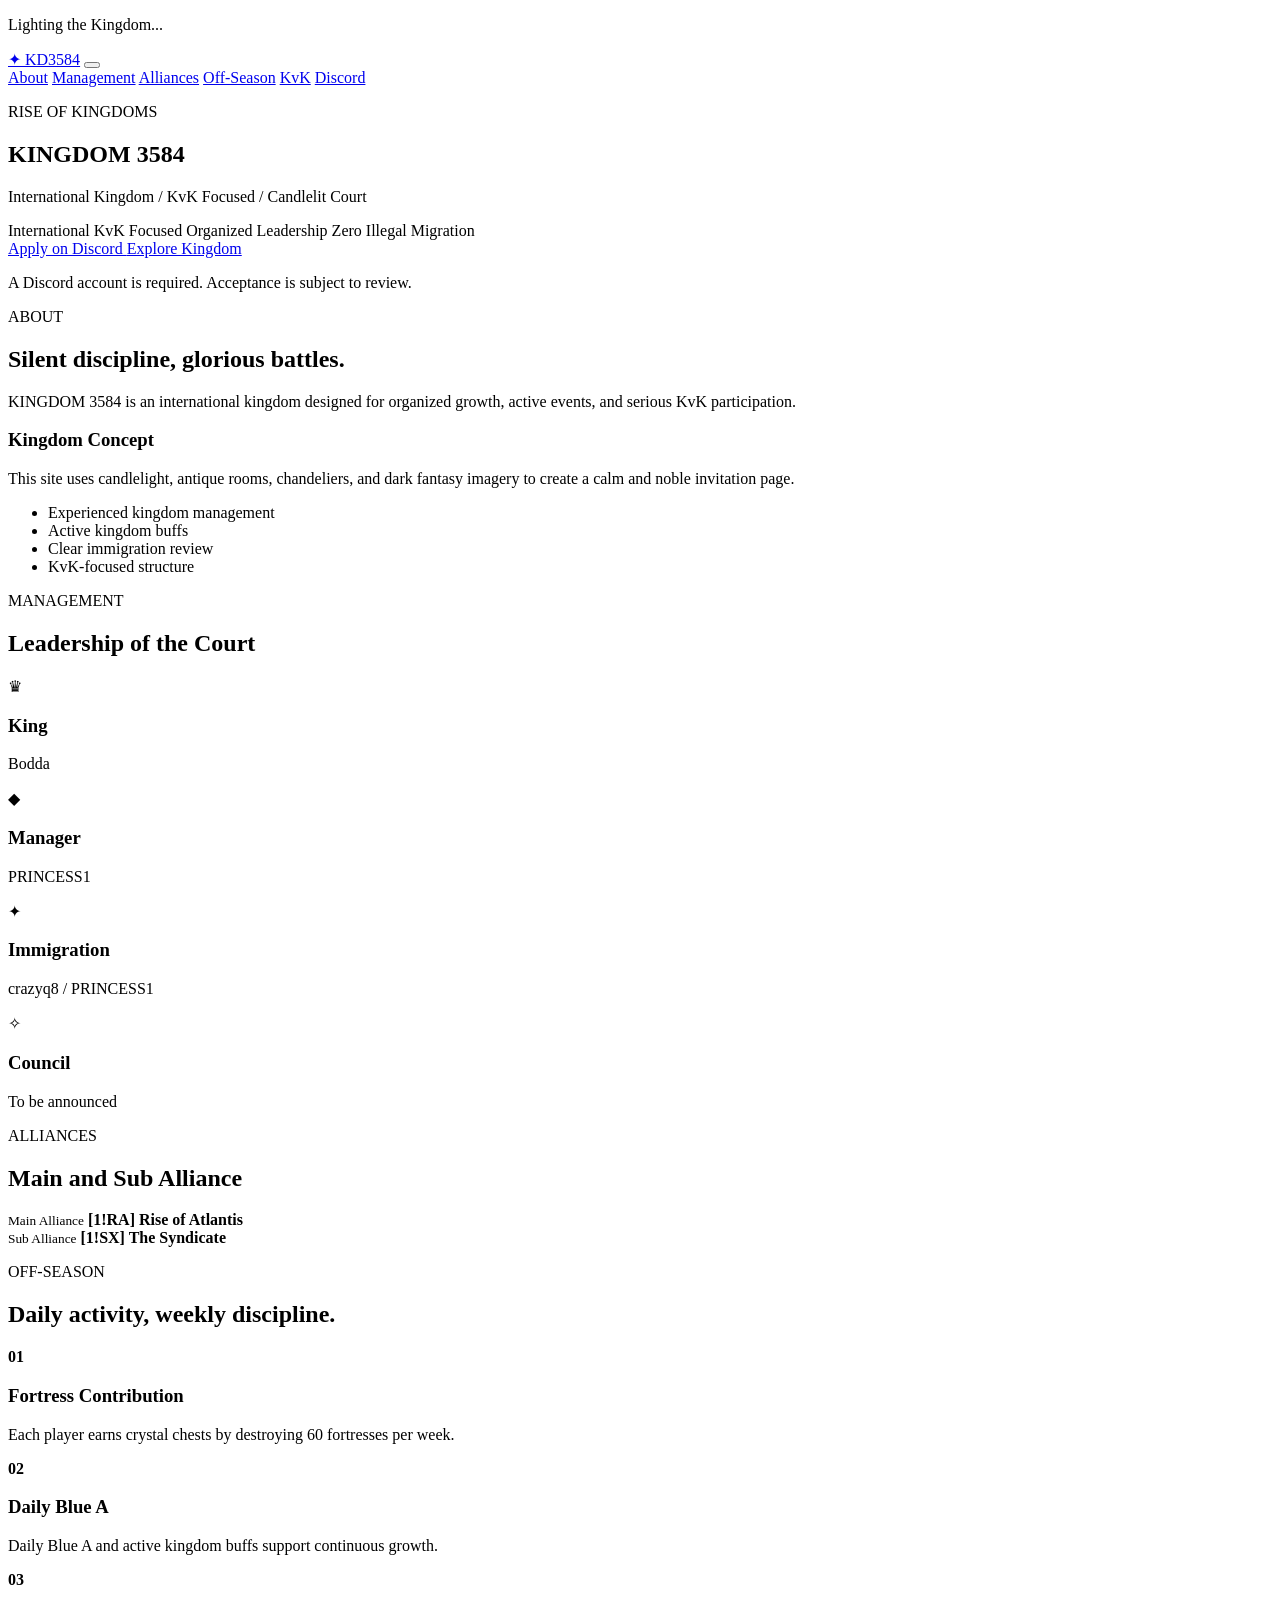
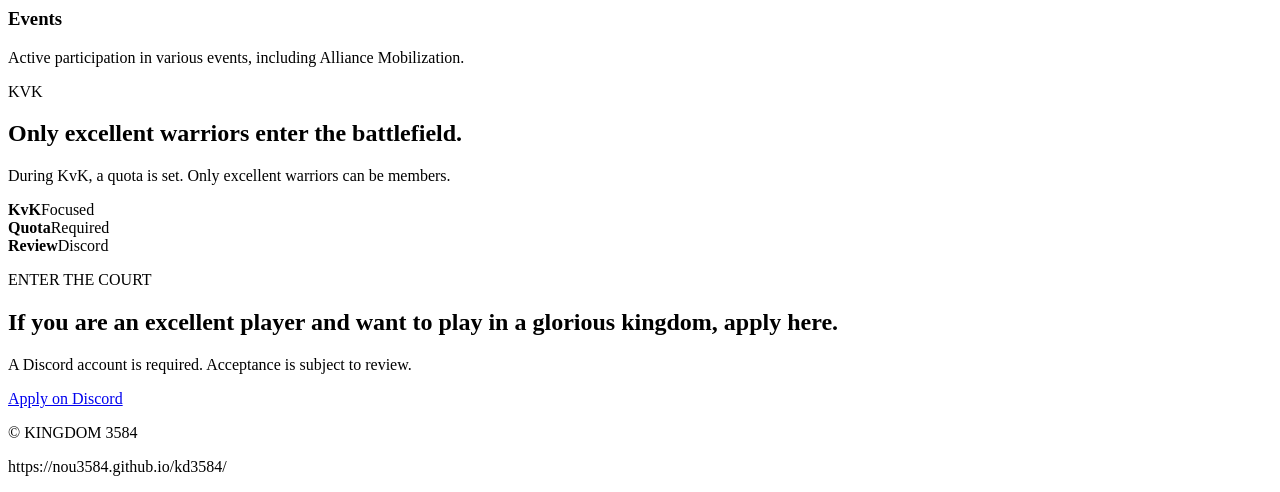
==== index.html @ ce4f8736 "Create index.html" ====
<!doctype html>
<html lang="en">
<head>
  <meta charset="utf-8">
  <meta name="viewport" content="width=device-width, initial-scale=1">
  <title>KINGDOM 3584 | International KvK Focused Kingdom</title>
  <meta name="description" content="KINGDOM 3584 - International and KvK focused kingdom. Apply through Discord.">
  <meta name="theme-color" content="#120b08">
  <link rel="canonical" href="https://nou3584.github.io/kd3584/">

  <meta property="og:title" content="KINGDOM 3584">
  <meta property="og:description" content="International Kingdom / KvK Focused / Organized Leadership">
  <meta property="og:type" content="website">
  <meta property="og:url" content="https://nou3584.github.io/kd3584/">
  <meta property="og:image" content="assets/images/4V9A9482_0.JPG">

  <link rel="preconnect" href="https://fonts.googleapis.com">
  <link rel="preconnect" href="https://fonts.gstatic.com" crossorigin>
  <link href="https://fonts.googleapis.com/css2?family=Cinzel:wght@500;600;700;800&family=Noto+Sans:wght@400;500;600;700&display=swap" rel="stylesheet">
  <link rel="stylesheet" href="assets/css/style.css">
</head>

<body>
  <div class="loader" id="loader">
    <div class="flame"></div>
    <p>Lighting the Kingdom...</p>
  </div>

  <header class="header" id="header">
    <a class="brand" href="#top">✦ KD3584</a>

    <button class="nav-button" id="navButton" aria-label="menu">
      <span></span>
      <span></span>
      <span></span>
    </button>

    <nav class="nav" id="nav">
      <a href="#about">About</a>
      <a href="#management">Management</a>
      <a href="#alliances">Alliances</a>
      <a href="#season">Off-Season</a>
      <a href="#kvk">KvK</a>
      <a class="nav-apply" href="https://discord.gg/7rYzwV5ga" target="_blank" rel="noopener noreferrer">Discord</a>
    </nav>
  </header>

  <main id="top">
    <section class="hero">
      <div class="hero-bg"></div>
      <div class="hero-overlay"></div>

      <div class="lights">
        <span style="--x:12%;--y:26%;--d:0s"></span>
        <span style="--x:82%;--y:20%;--d:.8s"></span>
        <span style="--x:48%;--y:35%;--d:1.4s"></span>
        <span style="--x:22%;--y:74%;--d:.5s"></span>
        <span style="--x:68%;--y:70%;--d:1.9s"></span>
      </div>

      <div class="hero-content">
        <p class="eyebrow reveal">RISE OF KINGDOMS</p>
        <h1 class="hero-title reveal">KINGDOM <span>3584</span></h1>
        <p class="hero-subtitle reveal">
          International Kingdom / KvK Focused / Candlelit Court
        </p>

        <div class="badges reveal">
          <span>International</span>
          <span>KvK Focused</span>
          <span>Organized Leadership</span>
          <span>Zero Illegal Migration</span>
        </div>

        <div class="actions reveal">
          <a class="button primary" href="https://discord.gg/7rYzwV5ga" target="_blank" rel="noopener noreferrer">
            Apply on Discord
          </a>
          <a class="button ghost" href="#about">Explore Kingdom</a>
        </div>

        <p class="note reveal">
          A Discord account is required. Acceptance is subject to review.
        </p>
      </div>
    </section>

    <section class="section about" id="about">
      <div class="container grid-2">
        <div class="section-title reveal">
          <p class="eyebrow">ABOUT</p>
          <h2>Silent discipline, glorious battles.</h2>
          <p>
            KINGDOM 3584 is an international kingdom designed for organized growth,
            active events, and serious KvK participation.
          </p>
        </div>

        <div class="glass reveal">
          <h3>Kingdom Concept</h3>
          <p>
            This site uses candlelight, antique rooms, chandeliers, and dark fantasy imagery
            to create a calm and noble invitation page.
          </p>
          <ul>
            <li>Experienced kingdom management</li>
            <li>Active kingdom buffs</li>
            <li>Clear immigration review</li>
            <li>KvK-focused structure</li>
          </ul>
        </div>
      </div>
    </section>

    <section class="section" id="management">
      <div class="container">
        <div class="section-title center reveal">
          <p class="eyebrow">MANAGEMENT</p>
          <h2>Leadership of the Court</h2>
        </div>

        <div class="cards">
          <article class="card reveal">
            <span>♛</span>
            <h3>King</h3>
            <p>Bodda</p>
          </article>

          <article class="card reveal">
            <span>◆</span>
            <h3>Manager</h3>
            <p>PRINCESS1</p>
          </article>

          <article class="card reveal">
            <span>✦</span>
            <h3>Immigration</h3>
            <p>crazyq8 / PRINCESS1</p>
          </article>

          <article class="card reveal">
            <span>✧</span>
            <h3>Council</h3>
            <p>To be announced</p>
          </article>
        </div>
      </div>
    </section>

    <section class="section alliances" id="alliances">
      <div class="container grid-2">
        <div class="photo reveal"></div>

        <div class="section-title reveal">
          <p class="eyebrow">ALLIANCES</p>
          <h2>Main and Sub Alliance</h2>

          <div class="alliance-box">
            <small>Main Alliance</small>
            <strong>[1!RA] Rise of Atlantis</strong>
          </div>

          <div class="alliance-box">
            <small>Sub Alliance</small>
            <strong>[1!SX] The Syndicate</strong>
          </div>
        </div>
      </div>
    </section>

    <section class="section" id="season">
      <div class="container">
        <div class="section-title center reveal">
          <p class="eyebrow">OFF-SEASON</p>
          <h2>Daily activity, weekly discipline.</h2>
        </div>

        <div class="timeline">
          <article class="timeline-item reveal">
            <b>01</b>
            <div>
              <h3>Fortress Contribution</h3>
              <p>Each player earns crystal chests by destroying 60 fortresses per week.</p>
            </div>
          </article>

          <article class="timeline-item reveal">
            <b>02</b>
            <div>
              <h3>Daily Blue A</h3>
              <p>Daily Blue A and active kingdom buffs support continuous growth.</p>
            </div>
          </article>

          <article class="timeline-item reveal">
            <b>03</b>
            <div>
              <h3>Events</h3>
              <p>Active participation in various events, including Alliance Mobilization.</p>
            </div>
          </article>
        </div>
      </div>
    </section>

    <section class="section kvk" id="kvk">
      <div class="container grid-2">
        <div class="section-title reveal">
          <p class="eyebrow">KVK</p>
          <h2>Only excellent warriors enter the battlefield.</h2>
          <p>
            During KvK, a quota is set. Only excellent warriors can be members.
          </p>
        </div>

        <div class="stats reveal">
          <div><strong>KvK</strong><span>Focused</span></div>
          <div><strong>Quota</strong><span>Required</span></div>
          <div><strong>Review</strong><span>Discord</span></div>
        </div>
      </div>
    </section>

    <section class="section apply" id="apply">
      <div class="container apply-card reveal">
        <p class="eyebrow">ENTER THE COURT</p>
        <h2>If you are an excellent player and want to play in a glorious kingdom, apply here.</h2>
        <p>A Discord account is required. Acceptance is subject to review.</p>
        <a class="button primary large" href="https://discord.gg/7rYzwV5ga" target="_blank" rel="noopener noreferrer">
          Apply on Discord
        </a>
      </div>
    </section>
  </main>

  <footer class="footer">
    <p>© <span id="year"></span> KINGDOM 3584</p>
    <p>https://nou3584.github.io/kd3584/</p>
  </footer>

  <script src="assets/js/main.js"></script>
</body>
</html>
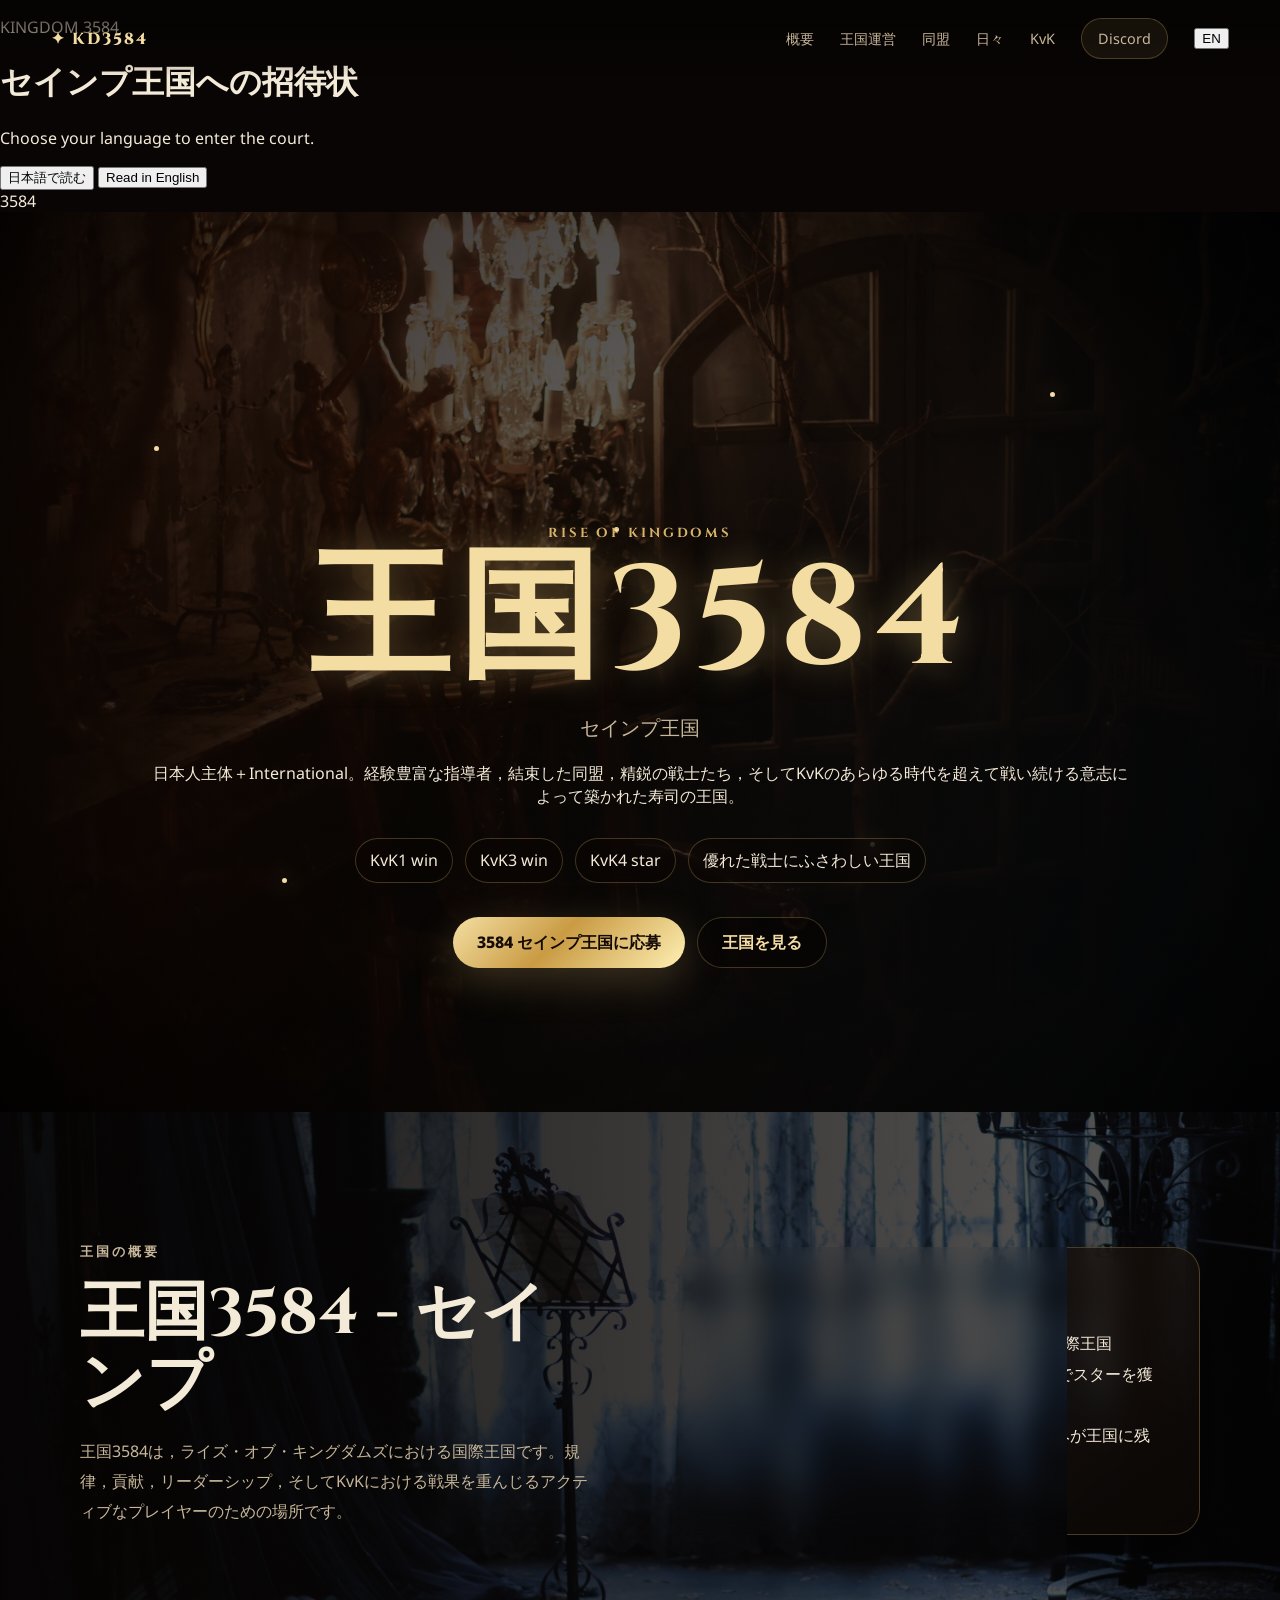
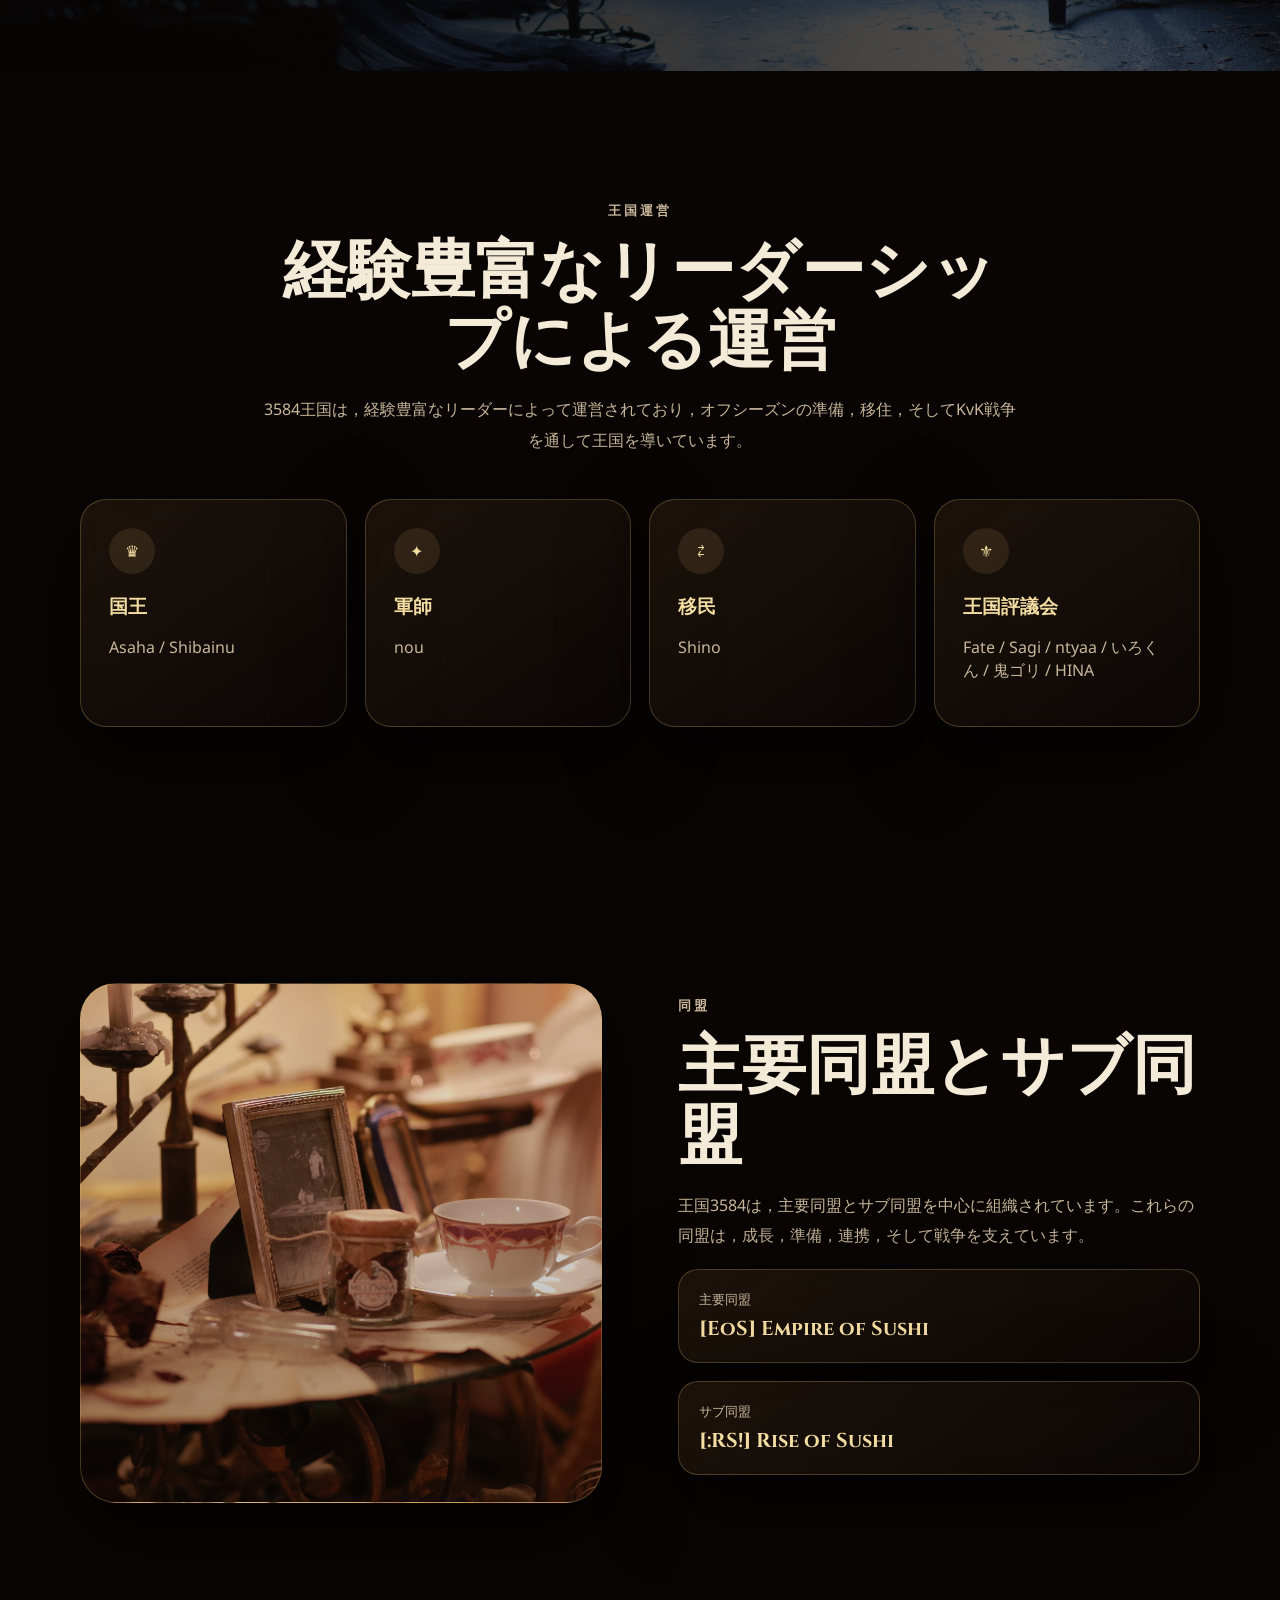
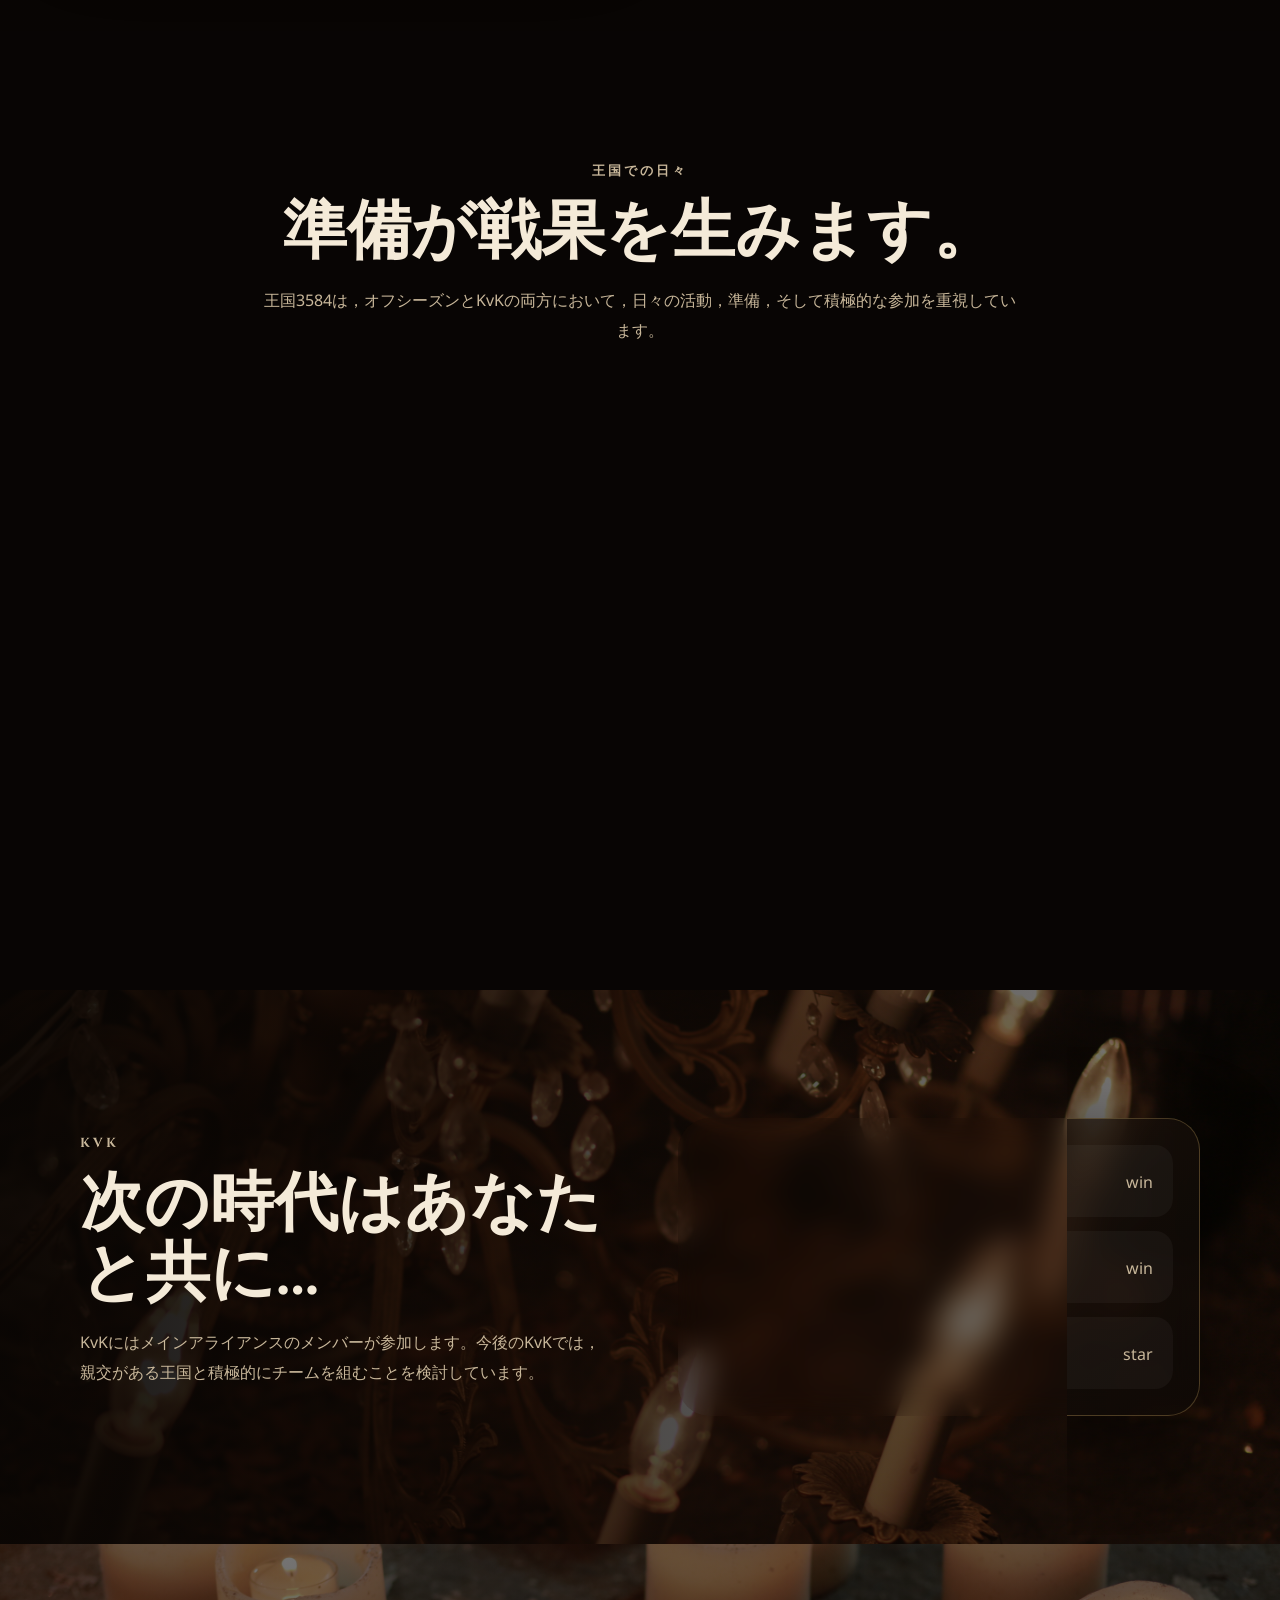
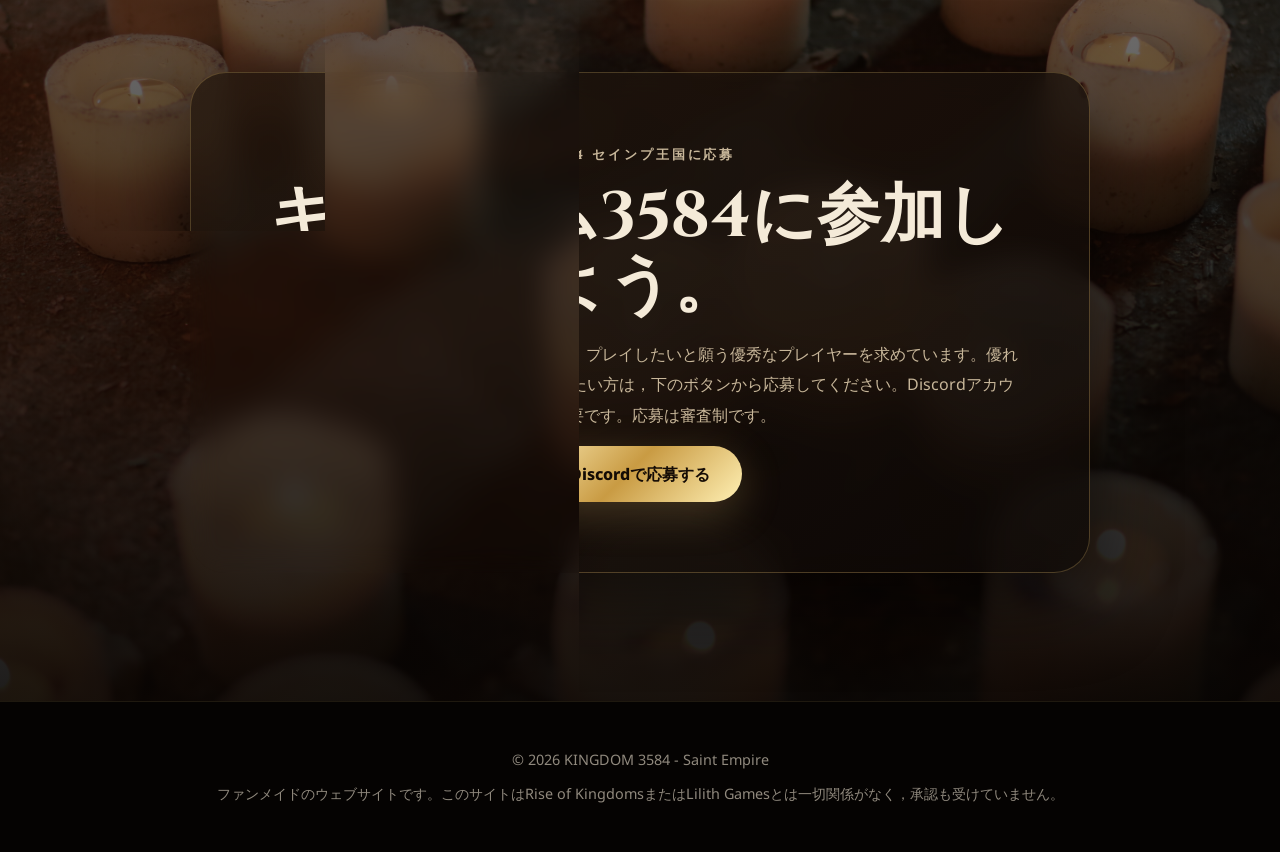
==== commit 6cb865f2: "Update index.html" ====
--- a/index.html
+++ b/index.html
@@ -1,26 +1,49 @@
 <!doctype html>
-<html lang="en">
+<html lang="ja">
 <head>
   <meta charset="utf-8">
   <meta name="viewport" content="width=device-width, initial-scale=1">
-  <title>KINGDOM 3584 | International KvK Focused Kingdom</title>
-  <meta name="description" content="KINGDOM 3584 - International and KvK focused kingdom. Apply through Discord.">
+  <title>KINGDOM 3584 | セインプ王国</title>
+  <meta name="description" content="王国3584 セインプ王国 - 日本人主体＋International / KvK focused kingdom.">
   <meta name="theme-color" content="#120b08">
   <link rel="canonical" href="https://nou3584.github.io/kd3584/">
 
-  <meta property="og:title" content="KINGDOM 3584">
-  <meta property="og:description" content="International Kingdom / KvK Focused / Organized Leadership">
+  <meta property="og:title" content="KINGDOM 3584 | セインプ王国">
+  <meta property="og:description" content="日本人主体＋International / KvK focused kingdom.">
   <meta property="og:type" content="website">
   <meta property="og:url" content="https://nou3584.github.io/kd3584/">
   <meta property="og:image" content="assets/images/4V9A9482_0.JPG">
 
   <link rel="preconnect" href="https://fonts.googleapis.com">
   <link rel="preconnect" href="https://fonts.gstatic.com" crossorigin>
-  <link href="https://fonts.googleapis.com/css2?family=Cinzel:wght@500;600;700;800&family=Noto+Sans:wght@400;500;600;700&display=swap" rel="stylesheet">
+  <link href="https://fonts.googleapis.com/css2?family=Cinzel:wght@500;600;700;800&family=Noto+Sans+JP:wght@400;500;700;800&family=Noto+Sans:wght@400;500;700;800&display=swap" rel="stylesheet">
   <link rel="stylesheet" href="assets/css/style.css">
 </head>
 
 <body>
+  <div class="letter-gate" id="letterGate">
+    <div class="gate-bg"></div>
+
+    <div class="envelope-scene">
+      <div class="envelope" id="envelope">
+        <div class="env-back"></div>
+        <div class="env-paper">
+          <p class="paper-seal">KINGDOM 3584</p>
+          <h1>セインプ王国への招待状</h1>
+          <p>Choose your language to enter the court.</p>
+
+          <div class="language-buttons">
+            <button type="button" class="lang-choice" data-lang="ja">日本語で読む</button>
+            <button type="button" class="lang-choice" data-lang="en">Read in English</button>
+          </div>
+        </div>
+        <div class="env-front"></div>
+        <div class="env-flap"></div>
+        <div class="wax-seal">3584</div>
+      </div>
+    </div>
+  </div>
+
   <div class="loader" id="loader">
     <div class="flame"></div>
     <p>Lighting the Kingdom...</p>
@@ -36,12 +59,13 @@
     </button>
 
     <nav class="nav" id="nav">
-      <a href="#about">About</a>
-      <a href="#management">Management</a>
-      <a href="#alliances">Alliances</a>
-      <a href="#season">Off-Season</a>
-      <a href="#kvk">KvK</a>
-      <a class="nav-apply" href="https://discord.gg/7rYzwV5ga" target="_blank" rel="noopener noreferrer">Discord</a>
+      <a href="#about" data-ja="概要" data-en="About">概要</a>
+      <a href="#management" data-ja="王国運営" data-en="Management">王国運営</a>
+      <a href="#alliances" data-ja="同盟" data-en="Alliances">同盟</a>
+      <a href="#season" data-ja="日々" data-en="Daily Life">日々</a>
+      <a href="#kvk" data-ja="KvK" data-en="KvK">KvK</a>
+      <a class="nav-apply" href="https://discord.gg/QA2q6GEq8" target="_blank" rel="noopener noreferrer">Discord</a>
+      <button type="button" class="language-switch" id="languageSwitch">EN</button>
     </nav>
   </header>
 
@@ -60,53 +84,55 @@
 
       <div class="hero-content">
         <p class="eyebrow reveal">RISE OF KINGDOMS</p>
-        <h1 class="hero-title reveal">KINGDOM <span>3584</span></h1>
+
+        <h1 class="hero-title reveal">
+          <span data-ja="王国3584" data-en="KINGDOM 3584">王国3584</span>
+        </h1>
+
         <p class="hero-subtitle reveal">
-          International Kingdom / KvK Focused / Candlelit Court
+          <span data-ja="セインプ王国" data-en="Saint Empire Kingdom">セインプ王国</span>
         </p>
 
+        <p class="hero-lead reveal"
+           data-ja="日本人主体＋International。経験豊富な指導者，結束した同盟，精鋭の戦士たち，そしてKvKのあらゆる時代を超えて戦い続ける意志によって築かれた寿司の王国。"
+           data-en="Japanese-led + International. A sushi kingdom built by experienced leaders, united alliances, elite warriors, and the will to fight through every age of KvK.">
+          日本人主体＋International。経験豊富な指導者，結束した同盟，精鋭の戦士たち，そしてKvKのあらゆる時代を超えて戦い続ける意志によって築かれた寿司の王国。
+        </p>
+
         <div class="badges reveal">
-          <span>International</span>
-          <span>KvK Focused</span>
-          <span>Organized Leadership</span>
-          <span>Zero Illegal Migration</span>
+          <span>KvK1 win</span>
+          <span>KvK3 win</span>
+          <span>KvK4 star</span>
+          <span data-ja="優れた戦士にふさわしい王国" data-en="A kingdom worthy of excellent warriors">優れた戦士にふさわしい王国</span>
         </div>
 
         <div class="actions reveal">
-          <a class="button primary" href="https://discord.gg/7rYzwV5ga" target="_blank" rel="noopener noreferrer">
-            Apply on Discord
+          <a class="button primary" href="https://discord.gg/QA2q6GEq8" target="_blank" rel="noopener noreferrer"
+             data-ja="3584 セインプ王国に応募" data-en="Apply to Kingdom 3584">
+            3584 セインプ王国に応募
           </a>
-          <a class="button ghost" href="#about">Explore Kingdom</a>
-        </div>
-
-        <p class="note reveal">
-          A Discord account is required. Acceptance is subject to review.
-        </p>
+          <a class="button ghost" href="#about" data-ja="王国を見る" data-en="Explore Kingdom">王国を見る</a>
+        </div>
       </div>
     </section>
 
     <section class="section about" id="about">
       <div class="container grid-2">
         <div class="section-title reveal">
-          <p class="eyebrow">ABOUT</p>
-          <h2>Silent discipline, glorious battles.</h2>
-          <p>
-            KINGDOM 3584 is an international kingdom designed for organized growth,
-            active events, and serious KvK participation.
+          <p class="eyebrow" data-ja="王国の概要" data-en="Kingdom Overview">王国の概要</p>
+          <h2 data-ja="王国3584 - セインプ" data-en="Kingdom 3584 - Saint Empire">王国3584 - セインプ</h2>
+          <p data-ja="王国3584は，ライズ・オブ・キングダムズにおける国際王国です。規律，貢献，リーダーシップ，そしてKvKにおける戦果を重んじるアクティブなプレイヤーのための場所です。"
+             data-en="Kingdom 3584 is an international kingdom in Rise of Kingdoms. It is a place for active players who value discipline, contribution, leadership, and results in KvK.">
+            王国3584は，ライズ・オブ・キングダムズにおける国際王国です。規律，貢献，リーダーシップ，そしてKvKにおける戦果を重んじるアクティブなプレイヤーのための場所です。
           </p>
         </div>
 
         <div class="glass reveal">
-          <h3>Kingdom Concept</h3>
-          <p>
-            This site uses candlelight, antique rooms, chandeliers, and dark fantasy imagery
-            to create a calm and noble invitation page.
-          </p>
+          <h3 data-ja="3584の特徴" data-en="Features of 3584">3584の特徴</h3>
           <ul>
-            <li>Experienced kingdom management</li>
-            <li>Active kingdom buffs</li>
-            <li>Clear immigration review</li>
-            <li>KvK-focused structure</li>
+            <li data-ja="🌍 日本人を主に，世界中の戦士を歓迎する国際王国" data-en="🌍 A Japanese-led international kingdom welcoming warriors from around the world">🌍 日本人を主に，世界中の戦士を歓迎する国際王国</li>
+            <li data-ja="⭐ かつての3401メンバーが主となったKvK4でスターを獲得" data-en="⭐ Earned a star in KvK4, led mainly by former 3401 members">⭐ かつての3401メンバーが主となったKvK4でスターを獲得</li>
+            <li data-ja="⚔ KvKではノルマが設定され，優秀な戦士のみが王国に残ることができます" data-en="⚔ KvK quotas are set, and only excellent warriors can remain in the kingdom">⚔ KvKではノルマが設定され，優秀な戦士のみが王国に残ることができます</li>
           </ul>
         </div>
       </div>
@@ -115,33 +141,37 @@
     <section class="section" id="management">
       <div class="container">
         <div class="section-title center reveal">
-          <p class="eyebrow">MANAGEMENT</p>
-          <h2>Leadership of the Court</h2>
+          <p class="eyebrow" data-ja="王国運営" data-en="Kingdom Management">王国運営</p>
+          <h2 data-ja="経験豊富なリーダーシップによる運営" data-en="Led by Experienced Leadership">経験豊富なリーダーシップによる運営</h2>
+          <p data-ja="3584王国は，経験豊富なリーダーによって運営されており，オフシーズンの準備，移住，そしてKvK戦争を通して王国を導いています。"
+             data-en="Kingdom 3584 is led by experienced leaders who guide preparation, immigration, and KvK warfare.">
+            3584王国は，経験豊富なリーダーによって運営されており，オフシーズンの準備，移住，そしてKvK戦争を通して王国を導いています。
+          </p>
         </div>
 
         <div class="cards">
           <article class="card reveal">
             <span>♛</span>
-            <h3>King</h3>
-            <p>Bodda</p>
-          </article>
-
-          <article class="card reveal">
-            <span>◆</span>
-            <h3>Manager</h3>
-            <p>PRINCESS1</p>
+            <h3 data-ja="国王" data-en="King">国王</h3>
+            <p>Asaha / Shibainu</p>
           </article>
 
           <article class="card reveal">
             <span>✦</span>
-            <h3>Immigration</h3>
-            <p>crazyq8 / PRINCESS1</p>
+            <h3 data-ja="軍師" data-en="Strategist">軍師</h3>
+            <p>nou</p>
           </article>
 
           <article class="card reveal">
-            <span>✧</span>
-            <h3>Council</h3>
-            <p>To be announced</p>
+            <span>⇄</span>
+            <h3 data-ja="移民" data-en="Immigration">移民</h3>
+            <p>Shino</p>
+          </article>
+
+          <article class="card reveal council">
+            <span>⚜</span>
+            <h3 data-ja="王国評議会" data-en="Kingdom Council">王国評議会</h3>
+            <p>Fate / Sagi / ntyaa / いろくん / 鬼ゴリ / HINA</p>
           </article>
         </div>
       </div>
@@ -152,51 +182,68 @@
         <div class="photo reveal"></div>
 
         <div class="section-title reveal">
-          <p class="eyebrow">ALLIANCES</p>
-          <h2>Main and Sub Alliance</h2>
+          <p class="eyebrow" data-ja="同盟" data-en="Alliances">同盟</p>
+          <h2 data-ja="主要同盟とサブ同盟" data-en="Main and Sub Alliance">主要同盟とサブ同盟</h2>
+          <p data-ja="王国3584は，主要同盟とサブ同盟を中心に組織されています。これらの同盟は，成長，準備，連携，そして戦争を支えています。"
+             data-en="Kingdom 3584 is organized around its main and sub alliances. These alliances support growth, preparation, coordination, and war.">
+            王国3584は，主要同盟とサブ同盟を中心に組織されています。これらの同盟は，成長，準備，連携，そして戦争を支えています。
+          </p>
 
           <div class="alliance-box">
-            <small>Main Alliance</small>
-            <strong>[1!RA] Rise of Atlantis</strong>
+            <small data-ja="主要同盟" data-en="Main Alliance">主要同盟</small>
+            <strong>[EoS] Empire of Sushi</strong>
           </div>
 
           <div class="alliance-box">
-            <small>Sub Alliance</small>
-            <strong>[1!SX] The Syndicate</strong>
+            <small data-ja="サブ同盟" data-en="Sub Alliance">サブ同盟</small>
+            <strong>[:RS!] Rise of Sushi</strong>
           </div>
         </div>
       </div>
     </section>
 
-    <section class="section" id="season">
+    <section class="section season" id="season">
       <div class="container">
         <div class="section-title center reveal">
-          <p class="eyebrow">OFF-SEASON</p>
-          <h2>Daily activity, weekly discipline.</h2>
+          <p class="eyebrow" data-ja="王国での日々" data-en="Daily Life in the Kingdom">王国での日々</p>
+          <h2 data-ja="準備が戦果を生みます。" data-en="Preparation creates victory.">準備が戦果を生みます。</h2>
+          <p data-ja="王国3584は，オフシーズンとKvKの両方において，日々の活動，準備，そして積極的な参加を重視しています。"
+             data-en="Kingdom 3584 values daily activity, preparation, and active participation in both off-season and KvK.">
+            王国3584は，オフシーズンとKvKの両方において，日々の活動，準備，そして積極的な参加を重視しています。
+          </p>
         </div>
 
         <div class="timeline">
           <article class="timeline-item reveal">
             <b>01</b>
             <div>
-              <h3>Fortress Contribution</h3>
-              <p>Each player earns crystal chests by destroying 60 fortresses per week.</p>
+              <h3 data-ja="砦破壊とクリスタルチェスト" data-en="Forts and Crystal Chests">砦破壊とクリスタルチェスト</h3>
+              <p data-ja="多くのプレイヤーが積極的に野蛮人の砦の破壊に取り組んでおり，レアギフトも豊富で，平均して1日に2〜3個のクリスタルチェストを獲得できます。"
+                 data-en="Many players actively destroy barbarian forts. Rare gifts are abundant, and players can earn around 2 to 3 crystal chests per day on average.">
+                多くのプレイヤーが積極的に野蛮人の砦の破壊に取り組んでおり，レアギフトも豊富で，平均して1日に2〜3個のクリスタルチェストを獲得できます。
+              </p>
             </div>
           </article>
 
           <article class="timeline-item reveal">
             <b>02</b>
             <div>
-              <h3>Daily Blue A</h3>
-              <p>Daily Blue A and active kingdom buffs support continuous growth.</p>
+              <h3 data-ja="ブルーアと王国バフ" data-en="Blue A and Kingdom Buffs">ブルーアと王国バフ</h3>
+              <p data-ja="R4がブルーアをリードします。王国のバフは基本的に毎日活用され，主に徴税，順風満帆，または戦争動員が使用されます。"
+                 data-en="R4 leads Blue A. Kingdom buffs are generally used daily, mainly Tax, Favorable Winds, or War Mobilization.">
+                R4がブルーアをリードします。王国のバフは基本的に毎日活用され，主に徴税，順風満帆，または戦争動員が使用されます。
+              </p>
             </div>
           </article>
 
           <article class="timeline-item reveal">
             <b>03</b>
             <div>
-              <h3>Events</h3>
-              <p>Active participation in various events, including Alliance Mobilization.</p>
+              <h3 data-ja="イベント運営" data-en="Event Leadership">イベント運営</h3>
+              <p data-ja="RL/GLやDKP順に基づく適切に修正されたMGE，AoO，同盟総動員，シルクロード，暗黒軍団などを適切にリードします。"
+                 data-en="The kingdom properly leads adjusted MGE based on RL/GL and DKP order, AoO, Alliance Mobilization, Silk Road, and Shadow Legion.">
+                RL/GLやDKP順に基づく適切に修正されたMGE，AoO，同盟総動員，シルクロード，暗黒軍団などを適切にリードします。
+              </p>
             </div>
           </article>
         </div>
@@ -206,36 +253,44 @@
     <section class="section kvk" id="kvk">
       <div class="container grid-2">
         <div class="section-title reveal">
-          <p class="eyebrow">KVK</p>
-          <h2>Only excellent warriors enter the battlefield.</h2>
-          <p>
-            During KvK, a quota is set. Only excellent warriors can be members.
+          <p class="eyebrow">KvK</p>
+          <h2 data-ja="次の時代はあなたと共に…" data-en="The next age begins with you...">次の時代はあなたと共に…</h2>
+          <p data-ja="KvKにはメインアライアンスのメンバーが参加します。今後のKvKでは，親交がある王国と積極的にチームを組むことを検討しています。"
+             data-en="Main alliance members participate in KvK. In future KvKs, we are considering actively teaming up with kingdoms that have friendly relations with us.">
+            KvKにはメインアライアンスのメンバーが参加します。今後のKvKでは，親交がある王国と積極的にチームを組むことを検討しています。
           </p>
         </div>
 
         <div class="stats reveal">
-          <div><strong>KvK</strong><span>Focused</span></div>
-          <div><strong>Quota</strong><span>Required</span></div>
-          <div><strong>Review</strong><span>Discord</span></div>
+          <div><strong>KvK1</strong><span>win</span></div>
+          <div><strong>KvK3</strong><span>win</span></div>
+          <div><strong>KvK4</strong><span>star</span></div>
         </div>
       </div>
     </section>
 
     <section class="section apply" id="apply">
       <div class="container apply-card reveal">
-        <p class="eyebrow">ENTER THE COURT</p>
-        <h2>If you are an excellent player and want to play in a glorious kingdom, apply here.</h2>
-        <p>A Discord account is required. Acceptance is subject to review.</p>
-        <a class="button primary large" href="https://discord.gg/7rYzwV5ga" target="_blank" rel="noopener noreferrer">
-          Apply on Discord
+        <p class="eyebrow" data-ja="3584 セインプ王国に応募" data-en="Apply to Kingdom 3584">3584 セインプ王国に応募</p>
+        <h2 data-ja="キングダム3584に参加しよう。" data-en="Join Kingdom 3584.">キングダム3584に参加しよう。</h2>
+        <p data-ja="王国3584は，栄光ある王国で戦い，成長し，プレイしたいと願う優秀なプレイヤーを求めています。優れたプレイヤーで，栄光ある王国でプレイしたい方は，下のボタンから応募してください。Discordアカウントが必要です。応募は審査制です。"
+           data-en="Kingdom 3584 is looking for excellent players who want to fight, grow, and play in a glorious kingdom. If you are an excellent player and want to play in a glorious kingdom, apply using the button below. A Discord account is required. Applications are reviewed.">
+          王国3584は，栄光ある王国で戦い，成長し，プレイしたいと願う優秀なプレイヤーを求めています。優れたプレイヤーで，栄光ある王国でプレイしたい方は，下のボタンから応募してください。Discordアカウントが必要です。応募は審査制です。
+        </p>
+        <a class="button primary large" href="https://discord.gg/QA2q6GEq8" target="_blank" rel="noopener noreferrer"
+           data-ja="Discordで応募する" data-en="Apply on Discord">
+          Discordで応募する
         </a>
       </div>
     </section>
   </main>
 
   <footer class="footer">
-    <p>© <span id="year"></span> KINGDOM 3584</p>
-    <p>https://nou3584.github.io/kd3584/</p>
+    <p>© <span id="year"></span> KINGDOM 3584 - Saint Empire</p>
+    <p data-ja="ファンメイドのウェブサイトです。このサイトはRise of KingdomsまたはLilith Gamesとは一切関係がなく，承認も受けていません。"
+       data-en="This is a fan-made website. This site is not affiliated with or endorsed by Rise of Kingdoms or Lilith Games.">
+      ファンメイドのウェブサイトです。このサイトはRise of KingdomsまたはLilith Gamesとは一切関係がなく，承認も受けていません。
+    </p>
   </footer>
 
   <script src="assets/js/main.js"></script>
--- a/assets/css/style.css
+++ b/assets/css/style.css
@@ -0,0 +1,672 @@
+:root {
+  --bg: #080504;
+  --panel: rgba(22, 14, 9, .76);
+  --panel-dark: rgba(10, 6, 4, .88);
+  --text: #f4ead8;
+  --muted: #c8b79a;
+  --gold: #d8b56a;
+  --gold-light: #f3dda2;
+  --line: rgba(216, 181, 106, .28);
+  --shadow: 0 24px 80px rgba(0, 0, 0, .55);
+  --radius: 26px;
+  --font-title: "Cinzel", serif;
+  --font-body: "Noto Sans", sans-serif;
+}
+
+* {
+  box-sizing: border-box;
+}
+
+html {
+  scroll-behavior: smooth;
+  background: var(--bg);
+}
+
+body {
+  margin: 0;
+  font-family: var(--font-body);
+  color: var(--text);
+  background: var(--bg);
+  overflow-x: hidden;
+}
+
+body.no-scroll {
+  overflow: hidden;
+}
+
+a {
+  color: inherit;
+  text-decoration: none;
+}
+
+.loader {
+  position: fixed;
+  inset: 0;
+  z-index: 999;
+  display: grid;
+  place-items: center;
+  align-content: center;
+  gap: 18px;
+  background: #050302;
+  transition: opacity .7s ease, visibility .7s ease;
+}
+
+.loader.hide {
+  opacity: 0;
+  visibility: hidden;
+}
+
+.flame {
+  width: 24px;
+  height: 38px;
+  border-radius: 50% 50% 42% 42%;
+  background: radial-gradient(circle at 50% 72%, #fff6c9 0 13%, #f6bf55 34%, #b74f1d 66%, transparent 72%);
+  filter: drop-shadow(0 0 18px rgba(246, 191, 85, .85));
+  animation: flame 1.5s ease-in-out infinite;
+}
+
+.loader p {
+  margin: 0;
+  color: var(--muted);
+  letter-spacing: .14em;
+  font-size: .78rem;
+  text-transform: uppercase;
+}
+
+@keyframes flame {
+  0%, 100% {
+    transform: scaleY(1) rotate(-1deg);
+    opacity: .86;
+  }
+
+  50% {
+    transform: scaleY(1.13) rotate(2deg);
+    opacity: 1;
+  }
+}
+
+.header {
+  position: fixed;
+  inset: 0 0 auto 0;
+  z-index: 90;
+  display: flex;
+  justify-content: space-between;
+  align-items: center;
+  padding: 18px clamp(18px, 4vw, 56px);
+  background: linear-gradient(to bottom, rgba(5, 3, 2, .82), transparent);
+  transition: background .35s ease, backdrop-filter .35s ease;
+}
+
+.header.scrolled {
+  background: rgba(7, 4, 3, .78);
+  backdrop-filter: blur(14px);
+  border-bottom: 1px solid rgba(216, 181, 106, .13);
+}
+
+.brand {
+  font-family: var(--font-title);
+  font-weight: 800;
+  letter-spacing: .12em;
+  color: var(--gold-light);
+}
+
+.nav {
+  display: flex;
+  align-items: center;
+  gap: 26px;
+  color: var(--muted);
+  font-size: .9rem;
+}
+
+.nav a {
+  transition: color .25s ease;
+}
+
+.nav a:hover {
+  color: var(--gold-light);
+}
+
+.nav-apply {
+  padding: 10px 16px;
+  border: 1px solid var(--line);
+  border-radius: 999px;
+  background: rgba(216, 181, 106, .08);
+}
+
+.nav-button {
+  display: none;
+  width: 44px;
+  height: 44px;
+  border: 1px solid var(--line);
+  border-radius: 12px;
+  background: rgba(10, 6, 4, .5);
+  cursor: pointer;
+}
+
+.nav-button span {
+  display: block;
+  width: 20px;
+  height: 2px;
+  margin: 5px auto;
+  background: var(--gold-light);
+  transition: .25s ease;
+}
+
+.hero {
+  position: relative;
+  min-height: 100svh;
+  display: grid;
+  place-items: center;
+  padding: 120px 20px 80px;
+  overflow: hidden;
+  isolation: isolate;
+}
+
+.hero-bg {
+  position: absolute;
+  inset: 0;
+  z-index: -3;
+  background:
+    linear-gradient(rgba(8, 5, 3, .6), rgba(8, 5, 3, .86)),
+    url("../images/4V9A9482_0.JPG") center / cover;
+  animation: slowZoom 22s ease-in-out infinite alternate;
+}
+
+.hero-overlay {
+  position: absolute;
+  inset: 0;
+  z-index: -2;
+  background:
+    radial-gradient(circle at center, transparent 0 30%, rgba(0,0,0,.4) 70%, rgba(0,0,0,.88) 100%),
+    linear-gradient(120deg, rgba(91, 36, 16, .28), transparent 42%, rgba(13, 35, 54, .22));
+  animation: candleFlicker 5s ease-in-out infinite;
+}
+
+@keyframes slowZoom {
+  from {
+    transform: scale(1);
+  }
+
+  to {
+    transform: scale(1.07);
+  }
+}
+
+@keyframes candleFlicker {
+  0%, 100% {
+    opacity: .74;
+  }
+
+  30% {
+    opacity: .9;
+  }
+
+  48% {
+    opacity: .68;
+  }
+
+  73% {
+    opacity: .83;
+  }
+}
+
+.lights span {
+  position: absolute;
+  left: var(--x);
+  top: var(--y);
+  width: 5px;
+  height: 5px;
+  border-radius: 50%;
+  background: var(--gold-light);
+  box-shadow: 0 0 22px rgba(243, 221, 162, .9);
+  animation: floatLight 8s ease-in-out infinite;
+  animation-delay: var(--d);
+}
+
+@keyframes floatLight {
+  0%, 100% {
+    transform: translate3d(0,0,0);
+    opacity: .22;
+  }
+
+  50% {
+    transform: translate3d(12px,-24px,0);
+    opacity: .82;
+  }
+}
+
+.hero-content {
+  width: min(980px, 100%);
+  text-align: center;
+}
+
+.eyebrow {
+  margin: 0 0 14px;
+  color: var(--gold);
+  font-family: var(--font-title);
+  font-weight: 700;
+  letter-spacing: .22em;
+  font-size: .82rem;
+  text-transform: uppercase;
+}
+
+.hero-title {
+  margin: 0;
+  font-family: var(--font-title);
+  font-size: clamp(3.1rem, 11vw, 9rem);
+  line-height: .92;
+  letter-spacing: .06em;
+  text-shadow: 0 12px 42px rgba(0,0,0,.75);
+}
+
+.hero-title span {
+  color: var(--gold-light);
+  text-shadow: 0 0 34px rgba(216,181,106,.35);
+}
+
+.hero-subtitle {
+  margin: 24px auto 0;
+  max-width: 720px;
+  color: var(--muted);
+  font-size: clamp(1rem, 2vw, 1.28rem);
+  line-height: 1.75;
+}
+
+.badges,
+.actions {
+  display: flex;
+  justify-content: center;
+  flex-wrap: wrap;
+  gap: 12px;
+}
+
+.badges {
+  margin-top: 30px;
+}
+
+.badges span {
+  padding: 10px 14px;
+  border: 1px solid var(--line);
+  border-radius: 999px;
+  background: rgba(10, 6, 4, .45);
+  backdrop-filter: blur(10px);
+}
+
+.actions {
+  margin-top: 34px;
+}
+
+.button {
+  display: inline-flex;
+  align-items: center;
+  justify-content: center;
+  min-height: 48px;
+  padding: 13px 24px;
+  border-radius: 999px;
+  font-weight: 800;
+  transition: transform .25s ease, box-shadow .25s ease;
+}
+
+.button:hover {
+  transform: translateY(-2px);
+}
+
+.primary {
+  color: #140b05;
+  background: linear-gradient(135deg, #f4dfa3, #c99b43 45%, #fff0b4);
+  box-shadow: 0 12px 40px rgba(216,181,106,.25);
+}
+
+.ghost {
+  color: var(--gold-light);
+  border: 1px solid var(--line);
+  background: rgba(5,3,2,.45);
+}
+
+.large {
+  min-height: 56px;
+  padding-inline: 32px;
+}
+
+.note {
+  margin-top: 18px;
+  color: rgba(244,234,216,.68);
+  font-size: .9rem;
+}
+
+.section {
+  position: relative;
+  padding: clamp(78px, 10vw, 132px) 20px;
+  overflow: hidden;
+}
+
+.container {
+  position: relative;
+  z-index: 2;
+  width: min(1120px, 100%);
+  margin: 0 auto;
+}
+
+.grid-2 {
+  display: grid;
+  grid-template-columns: 1fr 1fr;
+  gap: clamp(30px, 6vw, 76px);
+  align-items: center;
+}
+
+.section-title h2,
+.apply-card h2 {
+  margin: 0;
+  font-family: var(--font-title);
+  font-size: clamp(2rem, 5vw, 4.4rem);
+  line-height: 1.1;
+}
+
+.section-title p,
+.apply-card p {
+  color: var(--muted);
+  line-height: 1.9;
+}
+
+.center {
+  max-width: 760px;
+  margin: 0 auto 44px;
+  text-align: center;
+}
+
+.about {
+  background:
+    linear-gradient(90deg, rgba(6,4,3,.94), rgba(6,4,3,.65)),
+    url("../images/4V9A9593_0.JPG") center / cover;
+}
+
+.glass,
+.card,
+.timeline-item,
+.stats,
+.alliance-box,
+.apply-card {
+  border: 1px solid var(--line);
+  background: linear-gradient(145deg, rgba(35,23,14,.76), rgba(12,8,6,.72));
+  box-shadow: var(--shadow);
+  backdrop-filter: blur(14px);
+}
+
+.glass {
+  padding: clamp(24px, 4vw, 38px);
+  border-radius: var(--radius);
+}
+
+.glass h3,
+.card h3,
+.timeline-item h3 {
+  margin: 0 0 12px;
+  font-family: var(--font-title);
+  color: var(--gold-light);
+}
+
+.glass ul {
+  padding-left: 1.2em;
+  color: var(--text);
+  line-height: 1.9;
+}
+
+.cards {
+  display: grid;
+  grid-template-columns: repeat(4, 1fr);
+  gap: 18px;
+}
+
+.card {
+  min-height: 210px;
+  padding: 28px;
+  border-radius: var(--radius);
+  transition: transform .25s ease, border-color .25s ease;
+}
+
+.card:hover {
+  transform: translateY(-6px);
+  border-color: rgba(243,221,162,.55);
+}
+
+.card span {
+  display: grid;
+  place-items: center;
+  width: 46px;
+  height: 46px;
+  margin-bottom: 20px;
+  border-radius: 50%;
+  background: rgba(216,181,106,.12);
+  color: var(--gold-light);
+}
+
+.card p {
+  color: var(--muted);
+}
+
+.alliances {
+  background:
+    linear-gradient(rgba(8,5,3,.78), rgba(8,5,3,.9)),
+    url("../images/4V9A2449_0.JPG") center / cover fixed;
+}
+
+.photo {
+  min-height: 520px;
+  border-radius: 36px;
+  border: 1px solid var(--line);
+  background:
+    linear-gradient(rgba(8,5,3,.1), rgba(8,5,3,.3)),
+    url("../images/4V9A6403_0.JPG") center / cover;
+  box-shadow: var(--shadow);
+}
+
+.alliance-box {
+  padding: 20px;
+  border-radius: 20px;
+  margin: 18px 0;
+}
+
+.alliance-box small {
+  display: block;
+  color: var(--muted);
+  margin-bottom: 6px;
+}
+
+.alliance-box strong {
+  font-family: var(--font-title);
+  font-size: 1.25rem;
+  color: var(--gold-light);
+}
+
+.timeline {
+  display: grid;
+  gap: 18px;
+  max-width: 860px;
+  margin: 0 auto;
+}
+
+.timeline-item {
+  display: grid;
+  grid-template-columns: 72px 1fr;
+  gap: 22px;
+  padding: 24px;
+  border-radius: var(--radius);
+}
+
+.timeline-item b {
+  display: grid;
+  place-items: center;
+  width: 58px;
+  height: 58px;
+  border-radius: 50%;
+  border: 1px solid var(--line);
+  color: var(--gold-light);
+  font-family: var(--font-title);
+}
+
+.timeline-item p {
+  margin: 0;
+  color: var(--muted);
+  line-height: 1.8;
+}
+
+.kvk {
+  background:
+    linear-gradient(90deg, rgba(8,5,3,.94), rgba(8,5,3,.5)),
+    url("../images/4V9A9409_0.JPG") center / cover;
+}
+
+.stats {
+  display: grid;
+  gap: 14px;
+  padding: 26px;
+  border-radius: 32px;
+}
+
+.stats div {
+  display: flex;
+  justify-content: space-between;
+  align-items: baseline;
+  gap: 16px;
+  padding: 20px;
+  border-radius: 18px;
+  background: rgba(255,255,255,.035);
+}
+
+.stats strong {
+  font-family: var(--font-title);
+  color: var(--gold-light);
+  font-size: 1.5rem;
+}
+
+.stats span {
+  color: var(--muted);
+}
+
+.apply {
+  background:
+    linear-gradient(rgba(5,3,2,.55), rgba(5,3,2,.9)),
+    url("../images/4V9A2448_0.JPG") center / cover;
+}
+
+.apply-card {
+  max-width: 900px;
+  padding: clamp(32px, 6vw, 70px);
+  border-radius: 36px;
+  text-align: center;
+}
+
+.footer {
+  padding: 34px 20px;
+  text-align: center;
+  color: rgba(244,234,216,.58);
+  border-top: 1px solid rgba(216,181,106,.12);
+  background: #050302;
+  font-size: .9rem;
+}
+
+.reveal {
+  opacity: 0;
+  transform: translateY(28px);
+  transition: opacity .9s ease, transform .9s ease;
+}
+
+.reveal.show {
+  opacity: 1;
+  transform: translateY(0);
+}
+
+@media (prefers-reduced-motion: reduce) {
+  *,
+  *::before,
+  *::after {
+    animation: none !important;
+    transition: none !important;
+    scroll-behavior: auto !important;
+  }
+}
+
+@media (max-width: 900px) {
+  .nav-button {
+    display: block;
+    position: relative;
+    z-index: 101;
+  }
+
+  .nav {
+    position: fixed;
+    inset: 0;
+    z-index: 100;
+    flex-direction: column;
+    justify-content: center;
+    gap: 28px;
+    background:
+      linear-gradient(rgba(5,3,2,.88), rgba(5,3,2,.96)),
+      url("../images/4V9A9482_0.JPG") center / cover;
+    transform: translateX(100%);
+    transition: transform .35s ease;
+    font-size: 1.2rem;
+  }
+
+  .nav.open {
+    transform: translateX(0);
+  }
+
+  .nav-button.open span:nth-child(1) {
+    transform: translateY(7px) rotate(45deg);
+  }
+
+  .nav-button.open span:nth-child(2) {
+    opacity: 0;
+  }
+
+  .nav-button.open span:nth-child(3) {
+    transform: translateY(-7px) rotate(-45deg);
+  }
+
+  .grid-2 {
+    grid-template-columns: 1fr;
+  }
+
+  .cards {
+    grid-template-columns: repeat(2, 1fr);
+  }
+
+  .photo {
+    min-height: 360px;
+  }
+
+  .alliances {
+    background-attachment: scroll;
+  }
+}
+
+@media (max-width: 560px) {
+  .header {
+    padding: 14px 16px;
+  }
+
+  .brand {
+    font-size: .9rem;
+  }
+
+  .badges {
+    display: none;
+  }
+
+  .actions {
+    flex-direction: column;
+  }
+
+  .button {
+    width: 100%;
+  }
+
+  .cards {
+    grid-template-columns: 1fr;
+  }
+
+  .timeline-item {
+    grid-template-columns: 1fr;
+  }
+}
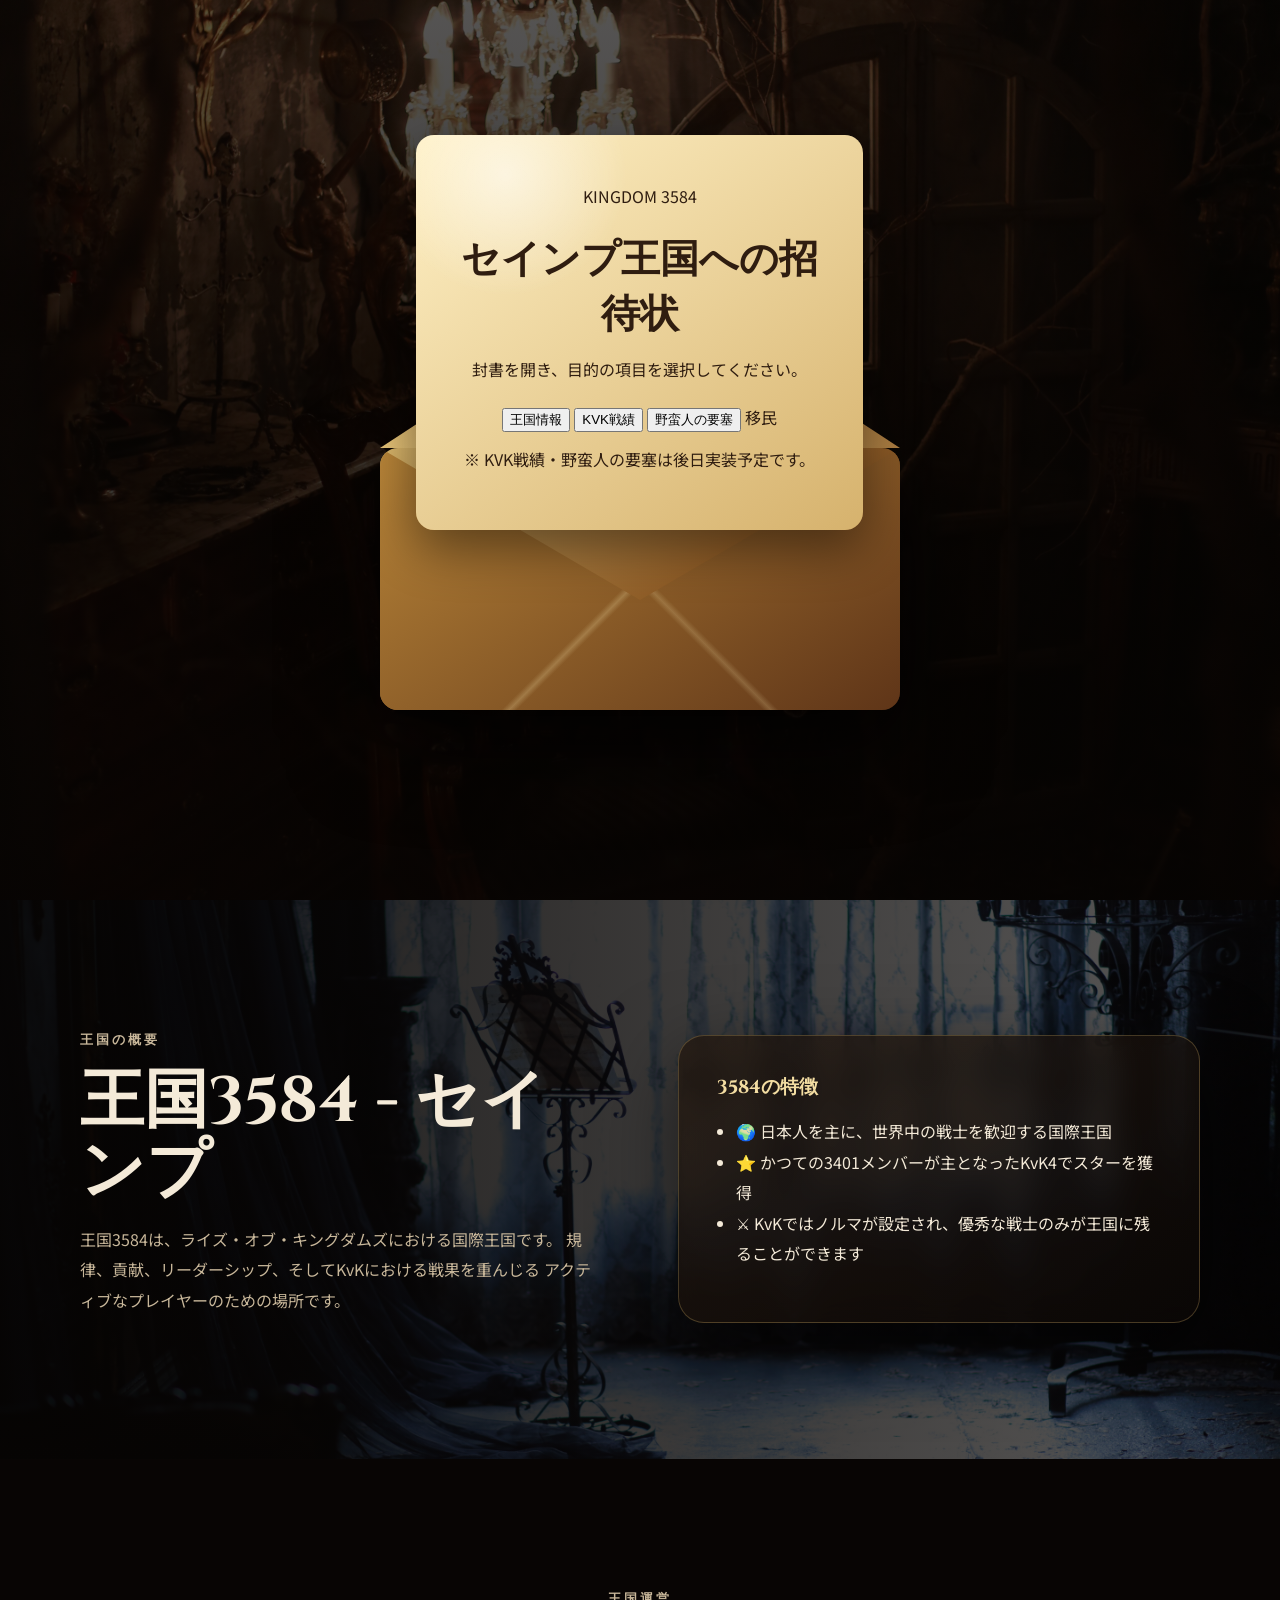
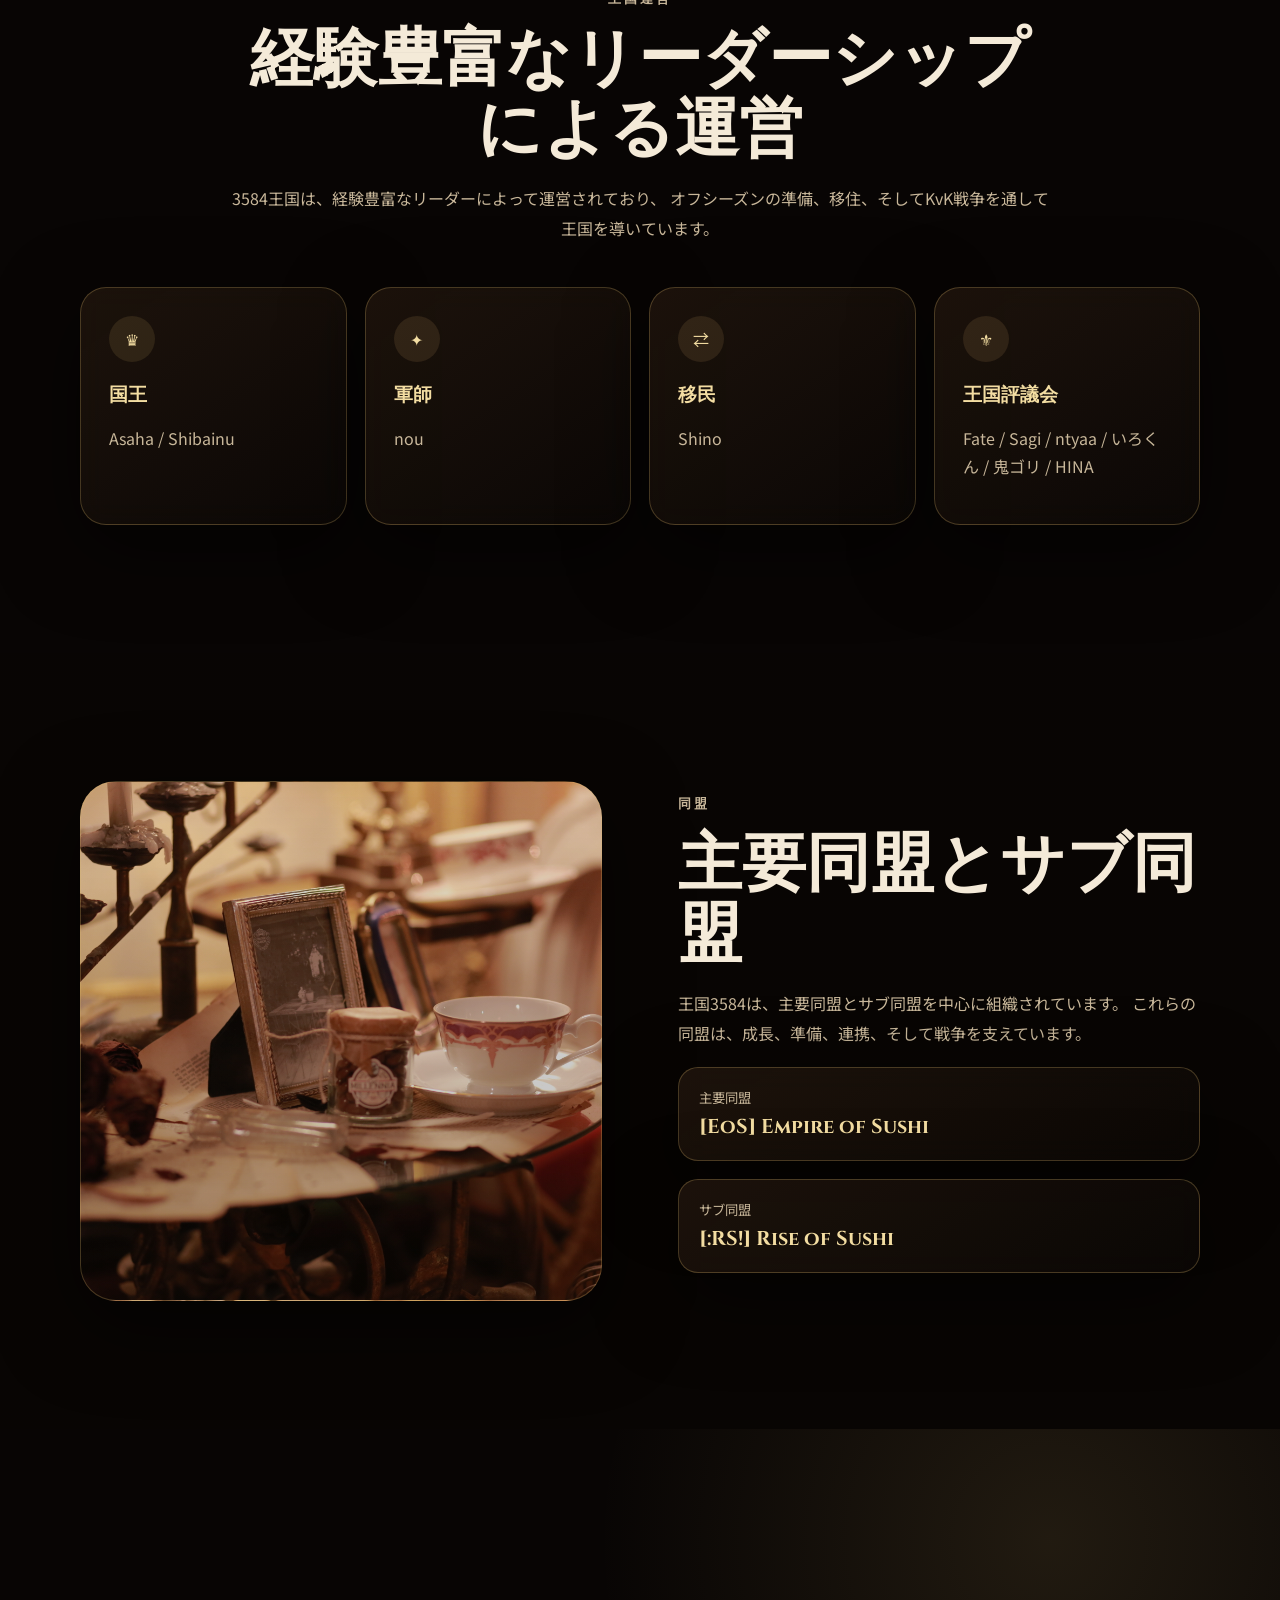
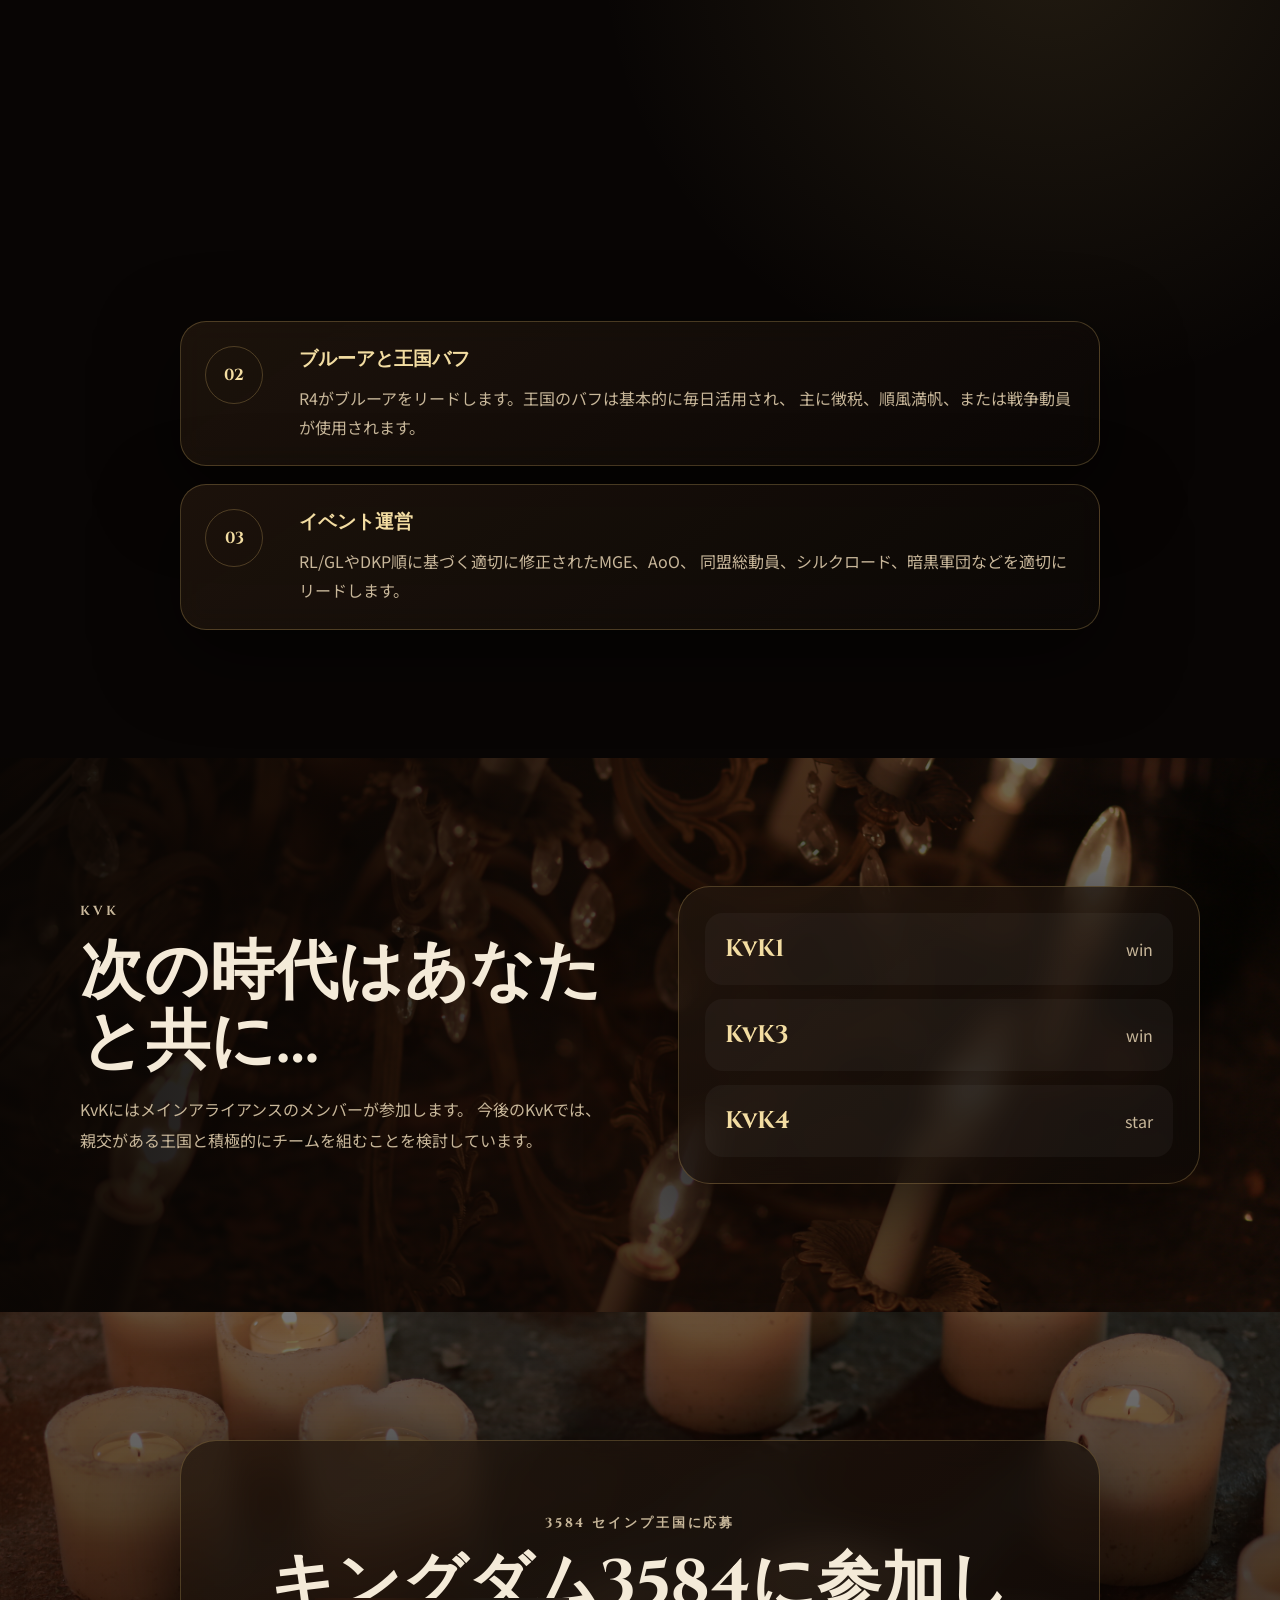
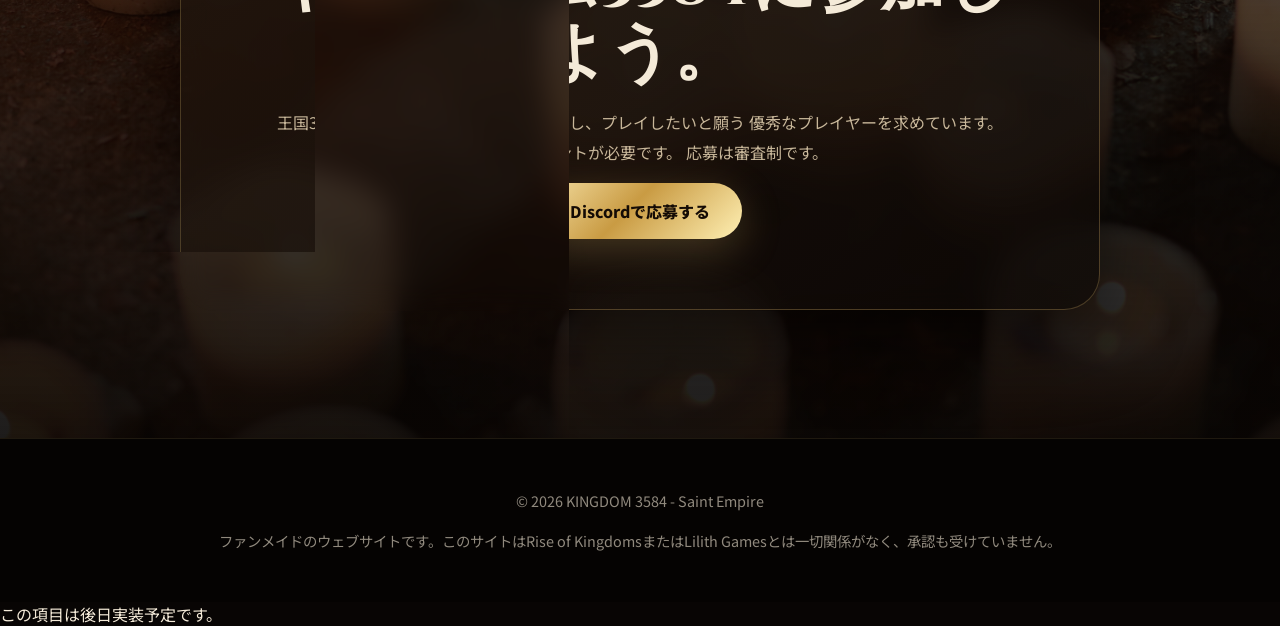
==== commit 777dfcc5: "Update index.html" ====
--- a/index.html
+++ b/index.html
@@ -16,27 +16,40 @@
 
   <link rel="preconnect" href="https://fonts.googleapis.com">
   <link rel="preconnect" href="https://fonts.gstatic.com" crossorigin>
-  <link href="https://fonts.googleapis.com/css2?family=Cinzel:wght@500;600;700;800&family=Noto+Sans+JP:wght@400;500;700;800&family=Noto+Sans:wght@400;500;700;800&display=swap" rel="stylesheet">
+  <link href="https://fonts.googleapis.com/css2?family=Cinzel:wght@500;600;700;800&family=Noto+Sans+JP:wght@400;500;700;800&display=swap" rel="stylesheet">
   <link rel="stylesheet" href="assets/css/style.css">
 </head>
 
-<body>
+<body class="gate-open">
+
+  <!-- Entrance Animation -->
   <div class="letter-gate" id="letterGate">
     <div class="gate-bg"></div>
+    <div class="gate-light"></div>
 
     <div class="envelope-scene">
-      <div class="envelope" id="envelope">
+      <div class="envelope">
         <div class="env-back"></div>
+
         <div class="env-paper">
-          <p class="paper-seal">KINGDOM 3584</p>
+          <p class="paper-label">KINGDOM 3584</p>
           <h1>セインプ王国への招待状</h1>
-          <p>Choose your language to enter the court.</p>
-
-          <div class="language-buttons">
-            <button type="button" class="lang-choice" data-lang="ja">日本語で読む</button>
-            <button type="button" class="lang-choice" data-lang="en">Read in English</button>
+          <p class="paper-text">
+            封書を開き、目的の項目を選択してください。
+          </p>
+
+          <div class="paper-menu">
+            <button type="button" data-action="enter">王国情報</button>
+            <button type="button" data-action="later">KVK戦績</button>
+            <button type="button" data-action="later">野蛮人の要塞</button>
+            <a href="https://discord.gg/QA2q6GEq8" target="_blank" rel="noopener noreferrer">移民</a>
           </div>
-        </div>
+
+          <p class="paper-note">
+            ※ KVK戦績・野蛮人の要塞は後日実装予定です。
+          </p>
+        </div>
+
         <div class="env-front"></div>
         <div class="env-flap"></div>
         <div class="wax-seal">3584</div>
@@ -44,6 +57,7 @@
     </div>
   </div>
 
+  <!-- Existing Light-up Loader -->
   <div class="loader" id="loader">
     <div class="flame"></div>
     <p>Lighting the Kingdom...</p>
@@ -59,13 +73,12 @@
     </button>
 
     <nav class="nav" id="nav">
-      <a href="#about" data-ja="概要" data-en="About">概要</a>
-      <a href="#management" data-ja="王国運営" data-en="Management">王国運営</a>
-      <a href="#alliances" data-ja="同盟" data-en="Alliances">同盟</a>
-      <a href="#season" data-ja="日々" data-en="Daily Life">日々</a>
-      <a href="#kvk" data-ja="KvK" data-en="KvK">KvK</a>
+      <a href="#about">概要</a>
+      <a href="#management">王国運営</a>
+      <a href="#alliances">同盟</a>
+      <a href="#season">王国での日々</a>
+      <a href="#kvk">KvK</a>
       <a class="nav-apply" href="https://discord.gg/QA2q6GEq8" target="_blank" rel="noopener noreferrer">Discord</a>
-      <button type="button" class="language-switch" id="languageSwitch">EN</button>
     </nav>
   </header>
 
@@ -84,34 +97,26 @@
 
       <div class="hero-content">
         <p class="eyebrow reveal">RISE OF KINGDOMS</p>
-
-        <h1 class="hero-title reveal">
-          <span data-ja="王国3584" data-en="KINGDOM 3584">王国3584</span>
-        </h1>
-
-        <p class="hero-subtitle reveal">
-          <span data-ja="セインプ王国" data-en="Saint Empire Kingdom">セインプ王国</span>
-        </p>
-
-        <p class="hero-lead reveal"
-           data-ja="日本人主体＋International。経験豊富な指導者，結束した同盟，精鋭の戦士たち，そしてKvKのあらゆる時代を超えて戦い続ける意志によって築かれた寿司の王国。"
-           data-en="Japanese-led + International. A sushi kingdom built by experienced leaders, united alliances, elite warriors, and the will to fight through every age of KvK.">
-          日本人主体＋International。経験豊富な指導者，結束した同盟，精鋭の戦士たち，そしてKvKのあらゆる時代を超えて戦い続ける意志によって築かれた寿司の王国。
+        <h1 class="hero-title reveal">王国3584</h1>
+        <p class="hero-subtitle reveal">セインプ王国</p>
+
+        <p class="hero-lead reveal">
+          日本人主体＋International。経験豊富な指導者、結束した同盟、精鋭の戦士たち、
+          そしてKvKのあらゆる時代を超えて戦い続ける意志によって築かれた寿司の王国。
         </p>
 
         <div class="badges reveal">
           <span>KvK1 win</span>
           <span>KvK3 win</span>
           <span>KvK4 star</span>
-          <span data-ja="優れた戦士にふさわしい王国" data-en="A kingdom worthy of excellent warriors">優れた戦士にふさわしい王国</span>
+          <span>優れた戦士にふさわしい王国</span>
         </div>
 
         <div class="actions reveal">
-          <a class="button primary" href="https://discord.gg/QA2q6GEq8" target="_blank" rel="noopener noreferrer"
-             data-ja="3584 セインプ王国に応募" data-en="Apply to Kingdom 3584">
+          <a class="button primary" href="https://discord.gg/QA2q6GEq8" target="_blank" rel="noopener noreferrer">
             3584 セインプ王国に応募
           </a>
-          <a class="button ghost" href="#about" data-ja="王国を見る" data-en="Explore Kingdom">王国を見る</a>
+          <a class="button ghost" href="#about">王国を見る</a>
         </div>
       </div>
     </section>
@@ -119,20 +124,21 @@
     <section class="section about" id="about">
       <div class="container grid-2">
         <div class="section-title reveal">
-          <p class="eyebrow" data-ja="王国の概要" data-en="Kingdom Overview">王国の概要</p>
-          <h2 data-ja="王国3584 - セインプ" data-en="Kingdom 3584 - Saint Empire">王国3584 - セインプ</h2>
-          <p data-ja="王国3584は，ライズ・オブ・キングダムズにおける国際王国です。規律，貢献，リーダーシップ，そしてKvKにおける戦果を重んじるアクティブなプレイヤーのための場所です。"
-             data-en="Kingdom 3584 is an international kingdom in Rise of Kingdoms. It is a place for active players who value discipline, contribution, leadership, and results in KvK.">
-            王国3584は，ライズ・オブ・キングダムズにおける国際王国です。規律，貢献，リーダーシップ，そしてKvKにおける戦果を重んじるアクティブなプレイヤーのための場所です。
+          <p class="eyebrow">王国の概要</p>
+          <h2>王国3584 - セインプ</h2>
+          <p>
+            王国3584は、ライズ・オブ・キングダムズにおける国際王国です。
+            規律、貢献、リーダーシップ、そしてKvKにおける戦果を重んじる
+            アクティブなプレイヤーのための場所です。
           </p>
         </div>
 
         <div class="glass reveal">
-          <h3 data-ja="3584の特徴" data-en="Features of 3584">3584の特徴</h3>
+          <h3>3584の特徴</h3>
           <ul>
-            <li data-ja="🌍 日本人を主に，世界中の戦士を歓迎する国際王国" data-en="🌍 A Japanese-led international kingdom welcoming warriors from around the world">🌍 日本人を主に，世界中の戦士を歓迎する国際王国</li>
-            <li data-ja="⭐ かつての3401メンバーが主となったKvK4でスターを獲得" data-en="⭐ Earned a star in KvK4, led mainly by former 3401 members">⭐ かつての3401メンバーが主となったKvK4でスターを獲得</li>
-            <li data-ja="⚔ KvKではノルマが設定され，優秀な戦士のみが王国に残ることができます" data-en="⚔ KvK quotas are set, and only excellent warriors can remain in the kingdom">⚔ KvKではノルマが設定され，優秀な戦士のみが王国に残ることができます</li>
+            <li>🌍 日本人を主に、世界中の戦士を歓迎する国際王国</li>
+            <li>⭐ かつての3401メンバーが主となったKvK4でスターを獲得</li>
+            <li>⚔ KvKではノルマが設定され、優秀な戦士のみが王国に残ることができます</li>
           </ul>
         </div>
       </div>
@@ -141,36 +147,36 @@
     <section class="section" id="management">
       <div class="container">
         <div class="section-title center reveal">
-          <p class="eyebrow" data-ja="王国運営" data-en="Kingdom Management">王国運営</p>
-          <h2 data-ja="経験豊富なリーダーシップによる運営" data-en="Led by Experienced Leadership">経験豊富なリーダーシップによる運営</h2>
-          <p data-ja="3584王国は，経験豊富なリーダーによって運営されており，オフシーズンの準備，移住，そしてKvK戦争を通して王国を導いています。"
-             data-en="Kingdom 3584 is led by experienced leaders who guide preparation, immigration, and KvK warfare.">
-            3584王国は，経験豊富なリーダーによって運営されており，オフシーズンの準備，移住，そしてKvK戦争を通して王国を導いています。
+          <p class="eyebrow">王国運営</p>
+          <h2>経験豊富なリーダーシップによる運営</h2>
+          <p>
+            3584王国は、経験豊富なリーダーによって運営されており、
+            オフシーズンの準備、移住、そしてKvK戦争を通して王国を導いています。
           </p>
         </div>
 
         <div class="cards">
           <article class="card reveal">
             <span>♛</span>
-            <h3 data-ja="国王" data-en="King">国王</h3>
+            <h3>国王</h3>
             <p>Asaha / Shibainu</p>
           </article>
 
           <article class="card reveal">
             <span>✦</span>
-            <h3 data-ja="軍師" data-en="Strategist">軍師</h3>
+            <h3>軍師</h3>
             <p>nou</p>
           </article>
 
           <article class="card reveal">
             <span>⇄</span>
-            <h3 data-ja="移民" data-en="Immigration">移民</h3>
+            <h3>移民</h3>
             <p>Shino</p>
           </article>
 
           <article class="card reveal council">
             <span>⚜</span>
-            <h3 data-ja="王国評議会" data-en="Kingdom Council">王国評議会</h3>
+            <h3>王国評議会</h3>
             <p>Fate / Sagi / ntyaa / いろくん / 鬼ゴリ / HINA</p>
           </article>
         </div>
@@ -182,20 +188,20 @@
         <div class="photo reveal"></div>
 
         <div class="section-title reveal">
-          <p class="eyebrow" data-ja="同盟" data-en="Alliances">同盟</p>
-          <h2 data-ja="主要同盟とサブ同盟" data-en="Main and Sub Alliance">主要同盟とサブ同盟</h2>
-          <p data-ja="王国3584は，主要同盟とサブ同盟を中心に組織されています。これらの同盟は，成長，準備，連携，そして戦争を支えています。"
-             data-en="Kingdom 3584 is organized around its main and sub alliances. These alliances support growth, preparation, coordination, and war.">
-            王国3584は，主要同盟とサブ同盟を中心に組織されています。これらの同盟は，成長，準備，連携，そして戦争を支えています。
+          <p class="eyebrow">同盟</p>
+          <h2>主要同盟とサブ同盟</h2>
+          <p>
+            王国3584は、主要同盟とサブ同盟を中心に組織されています。
+            これらの同盟は、成長、準備、連携、そして戦争を支えています。
           </p>
 
           <div class="alliance-box">
-            <small data-ja="主要同盟" data-en="Main Alliance">主要同盟</small>
+            <small>主要同盟</small>
             <strong>[EoS] Empire of Sushi</strong>
           </div>
 
           <div class="alliance-box">
-            <small data-ja="サブ同盟" data-en="Sub Alliance">サブ同盟</small>
+            <small>サブ同盟</small>
             <strong>[:RS!] Rise of Sushi</strong>
           </div>
         </div>
@@ -205,11 +211,11 @@
     <section class="section season" id="season">
       <div class="container">
         <div class="section-title center reveal">
-          <p class="eyebrow" data-ja="王国での日々" data-en="Daily Life in the Kingdom">王国での日々</p>
-          <h2 data-ja="準備が戦果を生みます。" data-en="Preparation creates victory.">準備が戦果を生みます。</h2>
-          <p data-ja="王国3584は，オフシーズンとKvKの両方において，日々の活動，準備，そして積極的な参加を重視しています。"
-             data-en="Kingdom 3584 values daily activity, preparation, and active participation in both off-season and KvK.">
-            王国3584は，オフシーズンとKvKの両方において，日々の活動，準備，そして積極的な参加を重視しています。
+          <p class="eyebrow">王国での日々</p>
+          <h2>準備が戦果を生みます。</h2>
+          <p>
+            王国3584は、オフシーズンとKvKの両方において、
+            日々の活動、準備、そして積極的な参加を重視しています。
           </p>
         </div>
 
@@ -217,10 +223,10 @@
           <article class="timeline-item reveal">
             <b>01</b>
             <div>
-              <h3 data-ja="砦破壊とクリスタルチェスト" data-en="Forts and Crystal Chests">砦破壊とクリスタルチェスト</h3>
-              <p data-ja="多くのプレイヤーが積極的に野蛮人の砦の破壊に取り組んでおり，レアギフトも豊富で，平均して1日に2〜3個のクリスタルチェストを獲得できます。"
-                 data-en="Many players actively destroy barbarian forts. Rare gifts are abundant, and players can earn around 2 to 3 crystal chests per day on average.">
-                多くのプレイヤーが積極的に野蛮人の砦の破壊に取り組んでおり，レアギフトも豊富で，平均して1日に2〜3個のクリスタルチェストを獲得できます。
+              <h3>野蛮人の砦とクリスタルチェスト</h3>
+              <p>
+                多くのプレイヤーが積極的に野蛮人の砦の破壊に取り組んでおり、
+                レアギフトも豊富で、平均して1日に2〜3個のクリスタルチェストを獲得できます。
               </p>
             </div>
           </article>
@@ -228,10 +234,10 @@
           <article class="timeline-item reveal">
             <b>02</b>
             <div>
-              <h3 data-ja="ブルーアと王国バフ" data-en="Blue A and Kingdom Buffs">ブルーアと王国バフ</h3>
-              <p data-ja="R4がブルーアをリードします。王国のバフは基本的に毎日活用され，主に徴税，順風満帆，または戦争動員が使用されます。"
-                 data-en="R4 leads Blue A. Kingdom buffs are generally used daily, mainly Tax, Favorable Winds, or War Mobilization.">
-                R4がブルーアをリードします。王国のバフは基本的に毎日活用され，主に徴税，順風満帆，または戦争動員が使用されます。
+              <h3>ブルーアと王国バフ</h3>
+              <p>
+                R4がブルーアをリードします。王国のバフは基本的に毎日活用され、
+                主に徴税、順風満帆、または戦争動員が使用されます。
               </p>
             </div>
           </article>
@@ -239,10 +245,10 @@
           <article class="timeline-item reveal">
             <b>03</b>
             <div>
-              <h3 data-ja="イベント運営" data-en="Event Leadership">イベント運営</h3>
-              <p data-ja="RL/GLやDKP順に基づく適切に修正されたMGE，AoO，同盟総動員，シルクロード，暗黒軍団などを適切にリードします。"
-                 data-en="The kingdom properly leads adjusted MGE based on RL/GL and DKP order, AoO, Alliance Mobilization, Silk Road, and Shadow Legion.">
-                RL/GLやDKP順に基づく適切に修正されたMGE，AoO，同盟総動員，シルクロード，暗黒軍団などを適切にリードします。
+              <h3>イベント運営</h3>
+              <p>
+                RL/GLやDKP順に基づく適切に修正されたMGE、AoO、
+                同盟総動員、シルクロード、暗黒軍団などを適切にリードします。
               </p>
             </div>
           </article>
@@ -254,10 +260,10 @@
       <div class="container grid-2">
         <div class="section-title reveal">
           <p class="eyebrow">KvK</p>
-          <h2 data-ja="次の時代はあなたと共に…" data-en="The next age begins with you...">次の時代はあなたと共に…</h2>
-          <p data-ja="KvKにはメインアライアンスのメンバーが参加します。今後のKvKでは，親交がある王国と積極的にチームを組むことを検討しています。"
-             data-en="Main alliance members participate in KvK. In future KvKs, we are considering actively teaming up with kingdoms that have friendly relations with us.">
-            KvKにはメインアライアンスのメンバーが参加します。今後のKvKでは，親交がある王国と積極的にチームを組むことを検討しています。
+          <h2>次の時代はあなたと共に…</h2>
+          <p>
+            KvKにはメインアライアンスのメンバーが参加します。
+            今後のKvKでは、親交がある王国と積極的にチームを組むことを検討しています。
           </p>
         </div>
 
@@ -271,14 +277,14 @@
 
     <section class="section apply" id="apply">
       <div class="container apply-card reveal">
-        <p class="eyebrow" data-ja="3584 セインプ王国に応募" data-en="Apply to Kingdom 3584">3584 セインプ王国に応募</p>
-        <h2 data-ja="キングダム3584に参加しよう。" data-en="Join Kingdom 3584.">キングダム3584に参加しよう。</h2>
-        <p data-ja="王国3584は，栄光ある王国で戦い，成長し，プレイしたいと願う優秀なプレイヤーを求めています。優れたプレイヤーで，栄光ある王国でプレイしたい方は，下のボタンから応募してください。Discordアカウントが必要です。応募は審査制です。"
-           data-en="Kingdom 3584 is looking for excellent players who want to fight, grow, and play in a glorious kingdom. If you are an excellent player and want to play in a glorious kingdom, apply using the button below. A Discord account is required. Applications are reviewed.">
-          王国3584は，栄光ある王国で戦い，成長し，プレイしたいと願う優秀なプレイヤーを求めています。優れたプレイヤーで，栄光ある王国でプレイしたい方は，下のボタンから応募してください。Discordアカウントが必要です。応募は審査制です。
+        <p class="eyebrow">3584 セインプ王国に応募</p>
+        <h2>キングダム3584に参加しよう。</h2>
+        <p>
+          王国3584は、栄光ある王国で戦い、成長し、プレイしたいと願う
+          優秀なプレイヤーを求めています。Discordアカウントが必要です。
+          応募は審査制です。
         </p>
-        <a class="button primary large" href="https://discord.gg/QA2q6GEq8" target="_blank" rel="noopener noreferrer"
-           data-ja="Discordで応募する" data-en="Apply on Discord">
+        <a class="button primary large" href="https://discord.gg/QA2q6GEq8" target="_blank" rel="noopener noreferrer">
           Discordで応募する
         </a>
       </div>
@@ -287,11 +293,12 @@
 
   <footer class="footer">
     <p>© <span id="year"></span> KINGDOM 3584 - Saint Empire</p>
-    <p data-ja="ファンメイドのウェブサイトです。このサイトはRise of KingdomsまたはLilith Gamesとは一切関係がなく，承認も受けていません。"
-       data-en="This is a fan-made website. This site is not affiliated with or endorsed by Rise of Kingdoms or Lilith Games.">
-      ファンメイドのウェブサイトです。このサイトはRise of KingdomsまたはLilith Gamesとは一切関係がなく，承認も受けていません。
+    <p>
+      ファンメイドのウェブサイトです。このサイトはRise of KingdomsまたはLilith Gamesとは一切関係がなく、承認も受けていません。
     </p>
   </footer>
+
+  <div class="toast" id="toast">この項目は後日実装予定です。</div>
 
   <script src="assets/js/main.js"></script>
 </body>
--- a/assets/css/style.css
+++ b/assets/css/style.css
@@ -10,7 +10,7 @@
   --shadow: 0 24px 80px rgba(0, 0, 0, .55);
   --radius: 26px;
   --font-title: "Cinzel", serif;
-  --font-body: "Noto Sans", sans-serif;
+  --font-body: "Noto Sans JP", "Noto Sans", sans-serif;
 }
 
 * {
@@ -34,9 +34,213 @@
   overflow: hidden;
 }
 
+body.gate-open {
+  overflow: hidden;
+}
+
 a {
   color: inherit;
   text-decoration: none;
+}
+
+.letter-gate {
+  position: fixed;
+  inset: 0;
+  z-index: 2000;
+  display: grid;
+  place-items: center;
+  background: #050302;
+  transition: opacity .8s ease, visibility .8s ease;
+}
+
+.letter-gate.hide {
+  opacity: 0;
+  visibility: hidden;
+  pointer-events: none;
+}
+
+.gate-bg {
+  position: absolute;
+  inset: 0;
+  background:
+    linear-gradient(rgba(5, 3, 2, .68), rgba(5, 3, 2, .9)),
+    url("../images/4V9A9482_0.JPG") center / cover;
+  animation: gateZoom 18s ease-in-out infinite alternate;
+}
+
+@keyframes gateZoom {
+  from {
+    transform: scale(1);
+  }
+
+  to {
+    transform: scale(1.05);
+  }
+}
+
+.envelope-scene {
+  position: relative;
+  width: min(92vw, 620px);
+  height: 500px;
+  perspective: 1400px;
+  display: grid;
+  place-items: center;
+}
+
+.envelope {
+  position: relative;
+  width: min(88vw, 520px);
+  height: 320px;
+  transform-style: preserve-3d;
+  animation: envelopeEnter 1.15s ease forwards;
+}
+
+@keyframes envelopeEnter {
+  from {
+    opacity: 0;
+    transform: translateY(50px) rotateX(15deg) scale(.92);
+  }
+
+  to {
+    opacity: 1;
+    transform: translateY(0) rotateX(0) scale(1);
+  }
+}
+
+.env-back {
+  position: absolute;
+  inset: 58px 0 0;
+  border-radius: 18px;
+  background: linear-gradient(145deg, #d8b56a, #8d5b26 55%, #2c170d);
+  box-shadow: 0 32px 90px rgba(0, 0, 0, .7);
+}
+
+.env-front {
+  position: absolute;
+  inset: 58px 0 0;
+  border-radius: 18px;
+  background:
+    linear-gradient(135deg, transparent 49%, rgba(255, 241, 184, .22) 50%, transparent 51%),
+    linear-gradient(225deg, transparent 49%, rgba(255, 241, 184, .18) 50%, transparent 51%),
+    linear-gradient(145deg, #b78438, #5f3518);
+  clip-path: polygon(0 0, 50% 58%, 100% 0, 100% 100%, 0 100%);
+  z-index: 4;
+}
+
+.env-flap {
+  position: absolute;
+  left: 0;
+  right: 0;
+  top: 58px;
+  height: 170px;
+  background: linear-gradient(145deg, #e3c176, #8e5b28);
+  clip-path: polygon(0 0, 100% 0, 50% 100%);
+  transform-origin: top center;
+  z-index: 6;
+  animation: flapOpen 1.4s ease 1s forwards;
+}
+
+@keyframes flapOpen {
+  to {
+    transform: rotateX(178deg);
+    z-index: 1;
+  }
+}
+
+.wax-seal {
+  position: absolute;
+  left: 50%;
+  top: 170px;
+  z-index: 7;
+  width: 74px;
+  height: 74px;
+  display: grid;
+  place-items: center;
+  transform: translateX(-50%);
+  border-radius: 50%;
+  background: radial-gradient(circle at 35% 30%, #b83a31, #60100e 72%);
+  color: #f6d99b;
+  font-family: var(--font-title);
+  font-weight: 800;
+  box-shadow: 0 8px 26px rgba(0, 0, 0, .48), inset 0 0 0 2px rgba(255,255,255,.12);
+  animation: sealFade .7s ease 1.15s forwards;
+}
+
+@keyframes sealFade {
+  to {
+    opacity: 0;
+    transform: translateX(-50%) scale(.65);
+  }
+}
+
+.env-paper {
+  position: absolute;
+  left: 7%;
+  right: 7%;
+  bottom: 42px;
+  z-index: 3;
+  min-height: 280px;
+  padding: 34px 30px;
+  border-radius: 18px;
+  text-align: center;
+  color: #2f1d10;
+  background:
+    radial-gradient(circle at 20% 10%, rgba(255,255,255,.55), transparent 24%),
+    linear-gradient(145deg, #fff1c6, #d6b26d);
+  box-shadow: 0 18px 50px rgba(0, 0, 0, .45);
+  transform: translateY(105px) scale(.86);
+  opacity: .25;
+  animation: paperRise 1.35s ease 1.55s forwards;
+}
+
+@keyframes paperRise {
+  to {
+    transform: translateY(-138px) scale(1);
+    opacity: 1;
+    z-index: 8;
+  }
+}
+
+.paper-seal {
+  margin: 0 0 10px;
+  font-family: var(--font-title);
+  letter-spacing: .18em;
+  font-weight: 800;
+  color: #7a1d15;
+}
+
+.env-paper h1 {
+  margin: 0;
+  font-family: var(--font-title);
+  font-size: clamp(1.6rem, 5vw, 2.45rem);
+}
+
+.env-paper p {
+  margin: 14px 0 22px;
+  line-height: 1.7;
+}
+
+.language-buttons {
+  display: flex;
+  justify-content: center;
+  gap: 12px;
+  flex-wrap: wrap;
+}
+
+.lang-choice {
+  border: 0;
+  border-radius: 999px;
+  padding: 13px 20px;
+  cursor: pointer;
+  color: #fff3c7;
+  background: linear-gradient(135deg, #4d1d16, #8b2a22);
+  font-weight: 800;
+  box-shadow: 0 10px 28px rgba(78, 26, 16, .35);
+  transition: transform .25s ease;
+}
+
+.lang-choice:hover {
+  transform: translateY(-2px);
 }
 
 .loader {
@@ -54,6 +258,7 @@
 .loader.hide {
   opacity: 0;
   visibility: hidden;
+  pointer-events: none;
 }
 
 .flame {
@@ -113,24 +318,32 @@
 .nav {
   display: flex;
   align-items: center;
-  gap: 26px;
+  gap: 24px;
   color: var(--muted);
   font-size: .9rem;
 }
 
-.nav a {
-  transition: color .25s ease;
+.nav a,
+.nav button {
+  transition: color .25s ease, transform .25s ease;
 }
 
 .nav a:hover {
   color: var(--gold-light);
 }
 
-.nav-apply {
+.nav-apply,
+.language-switch {
   padding: 10px 16px;
   border: 1px solid var(--line);
   border-radius: 999px;
   background: rgba(216, 181, 106, .08);
+  color: var(--gold-light);
+}
+
+.language-switch {
+  cursor: pointer;
+  font-weight: 800;
 }
 
 .nav-button {
@@ -183,31 +396,15 @@
 }
 
 @keyframes slowZoom {
-  from {
-    transform: scale(1);
-  }
-
-  to {
-    transform: scale(1.07);
-  }
+  from { transform: scale(1); }
+  to { transform: scale(1.07); }
 }
 
 @keyframes candleFlicker {
-  0%, 100% {
-    opacity: .74;
-  }
-
-  30% {
-    opacity: .9;
-  }
-
-  48% {
-    opacity: .68;
-  }
-
-  73% {
-    opacity: .83;
-  }
+  0%, 100% { opacity: .74; }
+  30% { opacity: .9; }
+  48% { opacity: .68; }
+  73% { opacity: .83; }
 }
 
 .lights span {
@@ -236,7 +433,7 @@
 }
 
 .hero-content {
-  width: min(980px, 100%);
+  width: min(1040px, 100%);
   text-align: center;
 }
 
@@ -253,7 +450,7 @@
 .hero-title {
   margin: 0;
   font-family: var(--font-title);
-  font-size: clamp(3.1rem, 11vw, 9rem);
+  font-size: clamp(3.1rem, 10vw, 8rem);
   line-height: .92;
   letter-spacing: .06em;
   text-shadow: 0 12px 42px rgba(0,0,0,.75);
@@ -265,11 +462,19 @@
 }
 
 .hero-subtitle {
+  margin: 18px auto 0;
+  color: var(--gold-light);
+  font-size: clamp(1.4rem, 3vw, 2.4rem);
+  font-weight: 800;
+  letter-spacing: .08em;
+}
+
+.hero-lead {
   margin: 24px auto 0;
-  max-width: 720px;
+  max-width: 880px;
   color: var(--muted);
-  font-size: clamp(1rem, 2vw, 1.28rem);
-  line-height: 1.75;
+  font-size: clamp(1rem, 1.8vw, 1.2rem);
+  line-height: 1.9;
 }
 
 .badges,
@@ -328,12 +533,6 @@
   padding-inline: 32px;
 }
 
-.note {
-  margin-top: 18px;
-  color: rgba(244,234,216,.68);
-  font-size: .9rem;
-}
-
 .section {
   position: relative;
   padding: clamp(78px, 10vw, 132px) 20px;
@@ -369,7 +568,7 @@
 }
 
 .center {
-  max-width: 760px;
+  max-width: 820px;
   margin: 0 auto 44px;
   text-align: center;
 }
@@ -442,6 +641,7 @@
 
 .card p {
   color: var(--muted);
+  line-height: 1.75;
 }
 
 .alliances {
@@ -478,10 +678,16 @@
   color: var(--gold-light);
 }
 
+.season {
+  background:
+    radial-gradient(circle at 82% 12%, rgba(216, 181, 106, .12), transparent 34%),
+    #080504;
+}
+
 .timeline {
   display: grid;
   gap: 18px;
-  max-width: 860px;
+  max-width: 920px;
   margin: 0 auto;
 }
 
@@ -550,7 +756,7 @@
 }
 
 .apply-card {
-  max-width: 900px;
+  max-width: 920px;
   padding: clamp(32px, 6vw, 70px);
   border-radius: 36px;
   text-align: center;
@@ -563,6 +769,7 @@
   border-top: 1px solid rgba(216,181,106,.12);
   background: #050302;
   font-size: .9rem;
+  line-height: 1.8;
 }
 
 .reveal {
@@ -650,15 +857,31 @@
     font-size: .9rem;
   }
 
+  .envelope-scene {
+    height: 500px;
+  }
+
+  .env-paper {
+    left: 4%;
+    right: 4%;
+    padding: 28px 18px;
+  }
+
+  .hero {
+    padding-inline: 16px;
+  }
+
   .badges {
     display: none;
   }
 
-  .actions {
+  .actions,
+  .language-buttons {
     flex-direction: column;
   }
 
-  .button {
+  .button,
+  .lang-choice {
     width: 100%;
   }
 
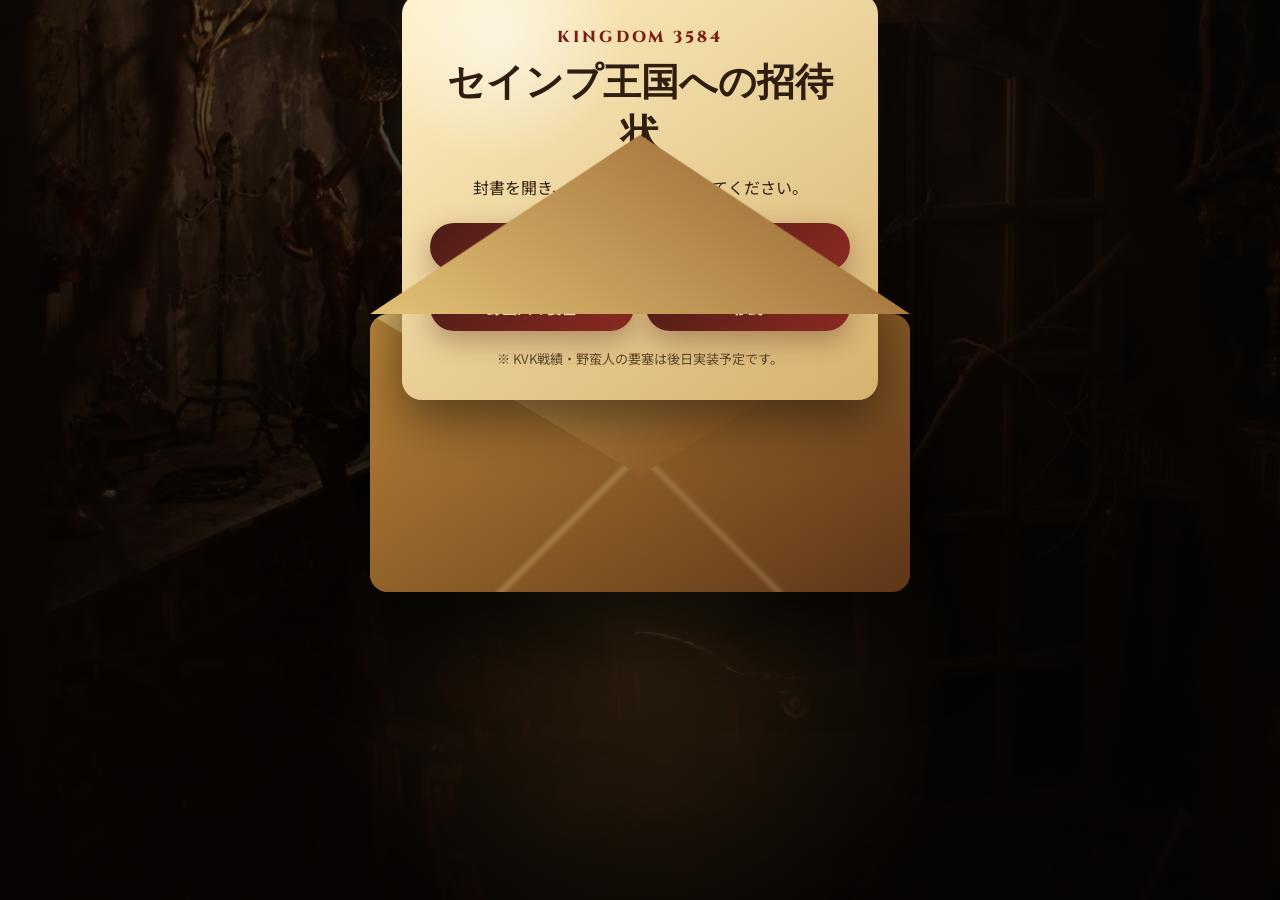
==== commit 3cc39b3c: "Update index.html" ====
--- a/index.html
+++ b/index.html
@@ -20,283 +20,52 @@
   <link rel="stylesheet" href="assets/css/style.css">
 </head>
 
-<body class="gate-open">
-
-  <!-- Entrance Animation -->
-  <div class="letter-gate" id="letterGate">
-    <div class="gate-bg"></div>
-    <div class="gate-light"></div>
-
-    <div class="envelope-scene">
-      <div class="envelope">
-        <div class="env-back"></div>
-
-        <div class="env-paper">
-          <p class="paper-label">KINGDOM 3584</p>
-          <h1>セインプ王国への招待状</h1>
-          <p class="paper-text">
-            封書を開き、目的の項目を選択してください。
-          </p>
-
-          <div class="paper-menu">
-            <button type="button" data-action="enter">王国情報</button>
-            <button type="button" data-action="later">KVK戦績</button>
-            <button type="button" data-action="later">野蛮人の要塞</button>
-            <a href="https://discord.gg/QA2q6GEq8" target="_blank" rel="noopener noreferrer">移民</a>
-          </div>
-
-          <p class="paper-note">
-            ※ KVK戦績・野蛮人の要塞は後日実装予定です。
-          </p>
-        </div>
-
-        <div class="env-front"></div>
-        <div class="env-flap"></div>
-        <div class="wax-seal">3584</div>
-      </div>
-    </div>
-  </div>
-
-  <!-- Existing Light-up Loader -->
+<body class="gate-open entrance-page">
   <div class="loader" id="loader">
     <div class="flame"></div>
     <p>Lighting the Kingdom...</p>
   </div>
 
-  <header class="header" id="header">
-    <a class="brand" href="#top">✦ KD3584</a>
+  <main class="entrance-main">
+    <div class="letter-gate" id="letterGate">
+      <div class="gate-bg"></div>
+      <div class="gate-light"></div>
+      <div class="light-burst"></div>
 
-    <button class="nav-button" id="navButton" aria-label="menu">
-      <span></span>
-      <span></span>
-      <span></span>
-    </button>
+      <div class="envelope-scene">
+        <div class="envelope">
+          <div class="env-back"></div>
 
-    <nav class="nav" id="nav">
-      <a href="#about">概要</a>
-      <a href="#management">王国運営</a>
-      <a href="#alliances">同盟</a>
-      <a href="#season">王国での日々</a>
-      <a href="#kvk">KvK</a>
-      <a class="nav-apply" href="https://discord.gg/QA2q6GEq8" target="_blank" rel="noopener noreferrer">Discord</a>
-    </nav>
-  </header>
+          <div class="env-paper">
+            <p class="paper-label">KINGDOM 3584</p>
+            <h1>セインプ王国への招待状</h1>
+            <p class="paper-text">
+              封書を開き、目的の項目を選択してください。
+            </p>
 
-  <main id="top">
-    <section class="hero">
-      <div class="hero-bg"></div>
-      <div class="hero-overlay"></div>
+            <div class="paper-menu">
+              <button type="button" data-action="enter" data-url="kingdom.html">王国情報</button>
+              <button type="button" data-action="later">KVK戦績</button>
+              <button type="button" data-action="later">野蛮人の要塞</button>
+              <a href="https://discord.gg/QA2q6GEq8" target="_blank" rel="noopener noreferrer">移民</a>
+            </div>
 
-      <div class="lights">
-        <span style="--x:12%;--y:26%;--d:0s"></span>
-        <span style="--x:82%;--y:20%;--d:.8s"></span>
-        <span style="--x:48%;--y:35%;--d:1.4s"></span>
-        <span style="--x:22%;--y:74%;--d:.5s"></span>
-        <span style="--x:68%;--y:70%;--d:1.9s"></span>
+            <p class="paper-note">
+              ※ KVK戦績・野蛮人の要塞は後日実装予定です。
+            </p>
+          </div>
+
+          <div class="env-front"></div>
+          <div class="env-flap"></div>
+          <div class="wax-seal">3584</div>
+        </div>
       </div>
 
-      <div class="hero-content">
-        <p class="eyebrow reveal">RISE OF KINGDOMS</p>
-        <h1 class="hero-title reveal">王国3584</h1>
-        <p class="hero-subtitle reveal">セインプ王国</p>
-
-        <p class="hero-lead reveal">
-          日本人主体＋International。経験豊富な指導者、結束した同盟、精鋭の戦士たち、
-          そしてKvKのあらゆる時代を超えて戦い続ける意志によって築かれた寿司の王国。
-        </p>
-
-        <div class="badges reveal">
-          <span>KvK1 win</span>
-          <span>KvK3 win</span>
-          <span>KvK4 star</span>
-          <span>優れた戦士にふさわしい王国</span>
-        </div>
-
-        <div class="actions reveal">
-          <a class="button primary" href="https://discord.gg/QA2q6GEq8" target="_blank" rel="noopener noreferrer">
-            3584 セインプ王国に応募
-          </a>
-          <a class="button ghost" href="#about">王国を見る</a>
-        </div>
+      <div class="entrance-footer">
+        <p>Fan-made website. Not affiliated with Rise of Kingdoms or Lilith Games.</p>
       </div>
-    </section>
-
-    <section class="section about" id="about">
-      <div class="container grid-2">
-        <div class="section-title reveal">
-          <p class="eyebrow">王国の概要</p>
-          <h2>王国3584 - セインプ</h2>
-          <p>
-            王国3584は、ライズ・オブ・キングダムズにおける国際王国です。
-            規律、貢献、リーダーシップ、そしてKvKにおける戦果を重んじる
-            アクティブなプレイヤーのための場所です。
-          </p>
-        </div>
-
-        <div class="glass reveal">
-          <h3>3584の特徴</h3>
-          <ul>
-            <li>🌍 日本人を主に、世界中の戦士を歓迎する国際王国</li>
-            <li>⭐ かつての3401メンバーが主となったKvK4でスターを獲得</li>
-            <li>⚔ KvKではノルマが設定され、優秀な戦士のみが王国に残ることができます</li>
-          </ul>
-        </div>
-      </div>
-    </section>
-
-    <section class="section" id="management">
-      <div class="container">
-        <div class="section-title center reveal">
-          <p class="eyebrow">王国運営</p>
-          <h2>経験豊富なリーダーシップによる運営</h2>
-          <p>
-            3584王国は、経験豊富なリーダーによって運営されており、
-            オフシーズンの準備、移住、そしてKvK戦争を通して王国を導いています。
-          </p>
-        </div>
-
-        <div class="cards">
-          <article class="card reveal">
-            <span>♛</span>
-            <h3>国王</h3>
-            <p>Asaha / Shibainu</p>
-          </article>
-
-          <article class="card reveal">
-            <span>✦</span>
-            <h3>軍師</h3>
-            <p>nou</p>
-          </article>
-
-          <article class="card reveal">
-            <span>⇄</span>
-            <h3>移民</h3>
-            <p>Shino</p>
-          </article>
-
-          <article class="card reveal council">
-            <span>⚜</span>
-            <h3>王国評議会</h3>
-            <p>Fate / Sagi / ntyaa / いろくん / 鬼ゴリ / HINA</p>
-          </article>
-        </div>
-      </div>
-    </section>
-
-    <section class="section alliances" id="alliances">
-      <div class="container grid-2">
-        <div class="photo reveal"></div>
-
-        <div class="section-title reveal">
-          <p class="eyebrow">同盟</p>
-          <h2>主要同盟とサブ同盟</h2>
-          <p>
-            王国3584は、主要同盟とサブ同盟を中心に組織されています。
-            これらの同盟は、成長、準備、連携、そして戦争を支えています。
-          </p>
-
-          <div class="alliance-box">
-            <small>主要同盟</small>
-            <strong>[EoS] Empire of Sushi</strong>
-          </div>
-
-          <div class="alliance-box">
-            <small>サブ同盟</small>
-            <strong>[:RS!] Rise of Sushi</strong>
-          </div>
-        </div>
-      </div>
-    </section>
-
-    <section class="section season" id="season">
-      <div class="container">
-        <div class="section-title center reveal">
-          <p class="eyebrow">王国での日々</p>
-          <h2>準備が戦果を生みます。</h2>
-          <p>
-            王国3584は、オフシーズンとKvKの両方において、
-            日々の活動、準備、そして積極的な参加を重視しています。
-          </p>
-        </div>
-
-        <div class="timeline">
-          <article class="timeline-item reveal">
-            <b>01</b>
-            <div>
-              <h3>野蛮人の砦とクリスタルチェスト</h3>
-              <p>
-                多くのプレイヤーが積極的に野蛮人の砦の破壊に取り組んでおり、
-                レアギフトも豊富で、平均して1日に2〜3個のクリスタルチェストを獲得できます。
-              </p>
-            </div>
-          </article>
-
-          <article class="timeline-item reveal">
-            <b>02</b>
-            <div>
-              <h3>ブルーアと王国バフ</h3>
-              <p>
-                R4がブルーアをリードします。王国のバフは基本的に毎日活用され、
-                主に徴税、順風満帆、または戦争動員が使用されます。
-              </p>
-            </div>
-          </article>
-
-          <article class="timeline-item reveal">
-            <b>03</b>
-            <div>
-              <h3>イベント運営</h3>
-              <p>
-                RL/GLやDKP順に基づく適切に修正されたMGE、AoO、
-                同盟総動員、シルクロード、暗黒軍団などを適切にリードします。
-              </p>
-            </div>
-          </article>
-        </div>
-      </div>
-    </section>
-
-    <section class="section kvk" id="kvk">
-      <div class="container grid-2">
-        <div class="section-title reveal">
-          <p class="eyebrow">KvK</p>
-          <h2>次の時代はあなたと共に…</h2>
-          <p>
-            KvKにはメインアライアンスのメンバーが参加します。
-            今後のKvKでは、親交がある王国と積極的にチームを組むことを検討しています。
-          </p>
-        </div>
-
-        <div class="stats reveal">
-          <div><strong>KvK1</strong><span>win</span></div>
-          <div><strong>KvK3</strong><span>win</span></div>
-          <div><strong>KvK4</strong><span>star</span></div>
-        </div>
-      </div>
-    </section>
-
-    <section class="section apply" id="apply">
-      <div class="container apply-card reveal">
-        <p class="eyebrow">3584 セインプ王国に応募</p>
-        <h2>キングダム3584に参加しよう。</h2>
-        <p>
-          王国3584は、栄光ある王国で戦い、成長し、プレイしたいと願う
-          優秀なプレイヤーを求めています。Discordアカウントが必要です。
-          応募は審査制です。
-        </p>
-        <a class="button primary large" href="https://discord.gg/QA2q6GEq8" target="_blank" rel="noopener noreferrer">
-          Discordで応募する
-        </a>
-      </div>
-    </section>
+    </div>
   </main>
-
-  <footer class="footer">
-    <p>© <span id="year"></span> KINGDOM 3584 - Saint Empire</p>
-    <p>
-      ファンメイドのウェブサイトです。このサイトはRise of KingdomsまたはLilith Gamesとは一切関係がなく、承認も受けていません。
-    </p>
-  </footer>
 
   <div class="toast" id="toast">この項目は後日実装予定です。</div>
 
--- a/assets/css/style.css
+++ b/assets/css/style.css
@@ -1,7 +1,6 @@
 :root {
   --bg: #080504;
   --panel: rgba(22, 14, 9, .76);
-  --panel-dark: rgba(10, 6, 4, .88);
   --text: #f4ead8;
   --muted: #c8b79a;
   --gold: #d8b56a;
@@ -10,7 +9,7 @@
   --shadow: 0 24px 80px rgba(0, 0, 0, .55);
   --radius: 26px;
   --font-title: "Cinzel", serif;
-  --font-body: "Noto Sans JP", "Noto Sans", sans-serif;
+  --font-body: "Noto Sans JP", sans-serif;
 }
 
 * {
@@ -30,10 +29,7 @@
   overflow-x: hidden;
 }
 
-body.no-scroll {
-  overflow: hidden;
-}
-
+body.no-scroll,
 body.gate-open {
   overflow: hidden;
 }
@@ -43,6 +39,7 @@
   text-decoration: none;
 }
 
+/* entrance gate */
 .letter-gate {
   position: fixed;
   inset: 0;
@@ -50,7 +47,7 @@
   display: grid;
   place-items: center;
   background: #050302;
-  transition: opacity .8s ease, visibility .8s ease;
+  transition: opacity .9s ease, visibility .9s ease;
 }
 
 .letter-gate.hide {
@@ -63,44 +60,53 @@
   position: absolute;
   inset: 0;
   background:
-    linear-gradient(rgba(5, 3, 2, .68), rgba(5, 3, 2, .9)),
+    linear-gradient(rgba(5, 3, 2, .68), rgba(5, 3, 2, .92)),
     url("../images/4V9A9482_0.JPG") center / cover;
   animation: gateZoom 18s ease-in-out infinite alternate;
 }
 
+.gate-light {
+  position: absolute;
+  inset: 0;
+  background:
+    radial-gradient(circle at 50% 48%, rgba(244, 210, 126, .22), transparent 28%),
+    radial-gradient(circle at 50% 74%, rgba(255, 180, 78, .14), transparent 34%);
+  animation: gateLight 4.8s ease-in-out infinite;
+}
+
 @keyframes gateZoom {
-  from {
-    transform: scale(1);
-  }
-
-  to {
-    transform: scale(1.05);
-  }
+  from { transform: scale(1); }
+  to { transform: scale(1.05); }
+}
+
+@keyframes gateLight {
+  0%, 100% { opacity: .52; }
+  45% { opacity: .9; }
+  70% { opacity: .42; }
 }
 
 .envelope-scene {
   position: relative;
-  width: min(92vw, 620px);
-  height: 500px;
+  width: min(94vw, 680px);
+  height: 540px;
+  display: grid;
+  place-items: center;
   perspective: 1400px;
-  display: grid;
-  place-items: center;
 }
 
 .envelope {
   position: relative;
-  width: min(88vw, 520px);
-  height: 320px;
+  width: min(90vw, 540px);
+  height: 340px;
   transform-style: preserve-3d;
-  animation: envelopeEnter 1.15s ease forwards;
+  animation: envelopeEnter 1.1s ease forwards;
 }
 
 @keyframes envelopeEnter {
   from {
     opacity: 0;
-    transform: translateY(50px) rotateX(15deg) scale(.92);
-  }
-
+    transform: translateY(48px) rotateX(14deg) scale(.92);
+  }
   to {
     opacity: 1;
     transform: translateY(0) rotateX(0) scale(1);
@@ -109,35 +115,35 @@
 
 .env-back {
   position: absolute;
-  inset: 58px 0 0;
+  inset: 62px 0 0;
   border-radius: 18px;
   background: linear-gradient(145deg, #d8b56a, #8d5b26 55%, #2c170d);
-  box-shadow: 0 32px 90px rgba(0, 0, 0, .7);
+  box-shadow: 0 32px 90px rgba(0, 0, 0, .75);
 }
 
 .env-front {
   position: absolute;
-  inset: 58px 0 0;
+  inset: 62px 0 0;
+  z-index: 4;
   border-radius: 18px;
   background:
     linear-gradient(135deg, transparent 49%, rgba(255, 241, 184, .22) 50%, transparent 51%),
     linear-gradient(225deg, transparent 49%, rgba(255, 241, 184, .18) 50%, transparent 51%),
     linear-gradient(145deg, #b78438, #5f3518);
   clip-path: polygon(0 0, 50% 58%, 100% 0, 100% 100%, 0 100%);
-  z-index: 4;
 }
 
 .env-flap {
   position: absolute;
   left: 0;
   right: 0;
-  top: 58px;
-  height: 170px;
+  top: 62px;
+  z-index: 6;
+  height: 178px;
   background: linear-gradient(145deg, #e3c176, #8e5b28);
   clip-path: polygon(0 0, 100% 0, 50% 100%);
   transform-origin: top center;
-  z-index: 6;
-  animation: flapOpen 1.4s ease 1s forwards;
+  animation: flapOpen 1.35s ease 1s forwards;
 }
 
 @keyframes flapOpen {
@@ -150,10 +156,10 @@
 .wax-seal {
   position: absolute;
   left: 50%;
-  top: 170px;
+  top: 182px;
   z-index: 7;
-  width: 74px;
-  height: 74px;
+  width: 76px;
+  height: 76px;
   display: grid;
   place-items: center;
   transform: translateX(-50%);
@@ -162,7 +168,7 @@
   color: #f6d99b;
   font-family: var(--font-title);
   font-weight: 800;
-  box-shadow: 0 8px 26px rgba(0, 0, 0, .48), inset 0 0 0 2px rgba(255,255,255,.12);
+  box-shadow: 0 8px 26px rgba(0, 0, 0, .5), inset 0 0 0 2px rgba(255,255,255,.12);
   animation: sealFade .7s ease 1.15s forwards;
 }
 
@@ -175,33 +181,33 @@
 
 .env-paper {
   position: absolute;
-  left: 7%;
-  right: 7%;
-  bottom: 42px;
+  left: 6%;
+  right: 6%;
+  bottom: 34px;
   z-index: 3;
-  min-height: 280px;
-  padding: 34px 30px;
-  border-radius: 18px;
+  min-height: 330px;
+  padding: 32px 28px;
+  border-radius: 20px;
   text-align: center;
   color: #2f1d10;
   background:
     radial-gradient(circle at 20% 10%, rgba(255,255,255,.55), transparent 24%),
     linear-gradient(145deg, #fff1c6, #d6b26d);
-  box-shadow: 0 18px 50px rgba(0, 0, 0, .45);
-  transform: translateY(105px) scale(.86);
-  opacity: .25;
+  box-shadow: 0 18px 50px rgba(0, 0, 0, .48);
+  transform: translateY(118px) scale(.86);
+  opacity: .22;
   animation: paperRise 1.35s ease 1.55s forwards;
 }
 
 @keyframes paperRise {
   to {
-    transform: translateY(-138px) scale(1);
+    transform: translateY(-158px) scale(1);
     opacity: 1;
     z-index: 8;
   }
 }
 
-.paper-seal {
+.paper-label {
   margin: 0 0 10px;
   font-family: var(--font-title);
   letter-spacing: .18em;
@@ -212,37 +218,48 @@
 .env-paper h1 {
   margin: 0;
   font-family: var(--font-title);
-  font-size: clamp(1.6rem, 5vw, 2.45rem);
-}
-
-.env-paper p {
+  font-size: clamp(1.55rem, 5vw, 2.35rem);
+}
+
+.paper-text {
   margin: 14px 0 22px;
   line-height: 1.7;
 }
 
-.language-buttons {
-  display: flex;
-  justify-content: center;
+.paper-menu {
+  display: grid;
+  grid-template-columns: repeat(2, 1fr);
   gap: 12px;
-  flex-wrap: wrap;
-}
-
-.lang-choice {
+}
+
+.paper-menu button,
+.paper-menu a {
   border: 0;
   border-radius: 999px;
-  padding: 13px 20px;
+  padding: 13px 14px;
   cursor: pointer;
   color: #fff3c7;
   background: linear-gradient(135deg, #4d1d16, #8b2a22);
   font-weight: 800;
   box-shadow: 0 10px 28px rgba(78, 26, 16, .35);
-  transition: transform .25s ease;
-}
-
-.lang-choice:hover {
+  transition: transform .25s ease, filter .25s ease;
+  font-family: var(--font-body);
+  font-size: .95rem;
+}
+
+.paper-menu button:hover,
+.paper-menu a:hover {
   transform: translateY(-2px);
-}
-
+  filter: brightness(1.08);
+}
+
+.paper-note {
+  margin: 18px 0 0;
+  font-size: .82rem;
+  color: rgba(47, 29, 16, .75);
+}
+
+/* loader */
 .loader {
   position: fixed;
   inset: 0;
@@ -279,17 +296,11 @@
 }
 
 @keyframes flame {
-  0%, 100% {
-    transform: scaleY(1) rotate(-1deg);
-    opacity: .86;
-  }
-
-  50% {
-    transform: scaleY(1.13) rotate(2deg);
-    opacity: 1;
-  }
-}
-
+  0%, 100% { transform: scaleY(1) rotate(-1deg); opacity: .86; }
+  50% { transform: scaleY(1.13) rotate(2deg); opacity: 1; }
+}
+
+/* main site */
 .header {
   position: fixed;
   inset: 0 0 auto 0;
@@ -323,27 +334,16 @@
   font-size: .9rem;
 }
 
-.nav a,
-.nav button {
-  transition: color .25s ease, transform .25s ease;
-}
-
 .nav a:hover {
   color: var(--gold-light);
 }
 
-.nav-apply,
-.language-switch {
+.nav-apply {
   padding: 10px 16px;
   border: 1px solid var(--line);
   border-radius: 999px;
   background: rgba(216, 181, 106, .08);
   color: var(--gold-light);
-}
-
-.language-switch {
-  cursor: pointer;
-  font-weight: 800;
 }
 
 .nav-button {
@@ -421,15 +421,8 @@
 }
 
 @keyframes floatLight {
-  0%, 100% {
-    transform: translate3d(0,0,0);
-    opacity: .22;
-  }
-
-  50% {
-    transform: translate3d(12px,-24px,0);
-    opacity: .82;
-  }
+  0%, 100% { transform: translate3d(0,0,0); opacity: .22; }
+  50% { transform: translate3d(12px,-24px,0); opacity: .82; }
 }
 
 .hero-content {
@@ -453,12 +446,8 @@
   font-size: clamp(3.1rem, 10vw, 8rem);
   line-height: .92;
   letter-spacing: .06em;
+  color: var(--gold-light);
   text-shadow: 0 12px 42px rgba(0,0,0,.75);
-}
-
-.hero-title span {
-  color: var(--gold-light);
-  text-shadow: 0 0 34px rgba(216,181,106,.35);
 }
 
 .hero-subtitle {
@@ -781,6 +770,29 @@
 .reveal.show {
   opacity: 1;
   transform: translateY(0);
+}
+
+.toast {
+  position: fixed;
+  left: 50%;
+  bottom: 28px;
+  z-index: 3000;
+  transform: translate(-50%, 24px);
+  padding: 14px 20px;
+  border: 1px solid var(--line);
+  border-radius: 999px;
+  background: rgba(10, 6, 4, .9);
+  color: var(--gold-light);
+  box-shadow: var(--shadow);
+  opacity: 0;
+  visibility: hidden;
+  transition: .35s ease;
+}
+
+.toast.show {
+  opacity: 1;
+  visibility: visible;
+  transform: translate(-50%, 0);
 }
 
 @media (prefers-reduced-motion: reduce) {
@@ -858,7 +870,7 @@
   }
 
   .envelope-scene {
-    height: 500px;
+    height: 560px;
   }
 
   .env-paper {
@@ -867,6 +879,10 @@
     padding: 28px 18px;
   }
 
+  .paper-menu {
+    grid-template-columns: 1fr;
+  }
+
   .hero {
     padding-inline: 16px;
   }
@@ -875,13 +891,11 @@
     display: none;
   }
 
-  .actions,
-  .language-buttons {
+  .actions {
     flex-direction: column;
   }
 
-  .button,
-  .lang-choice {
+  .button {
     width: 100%;
   }
 
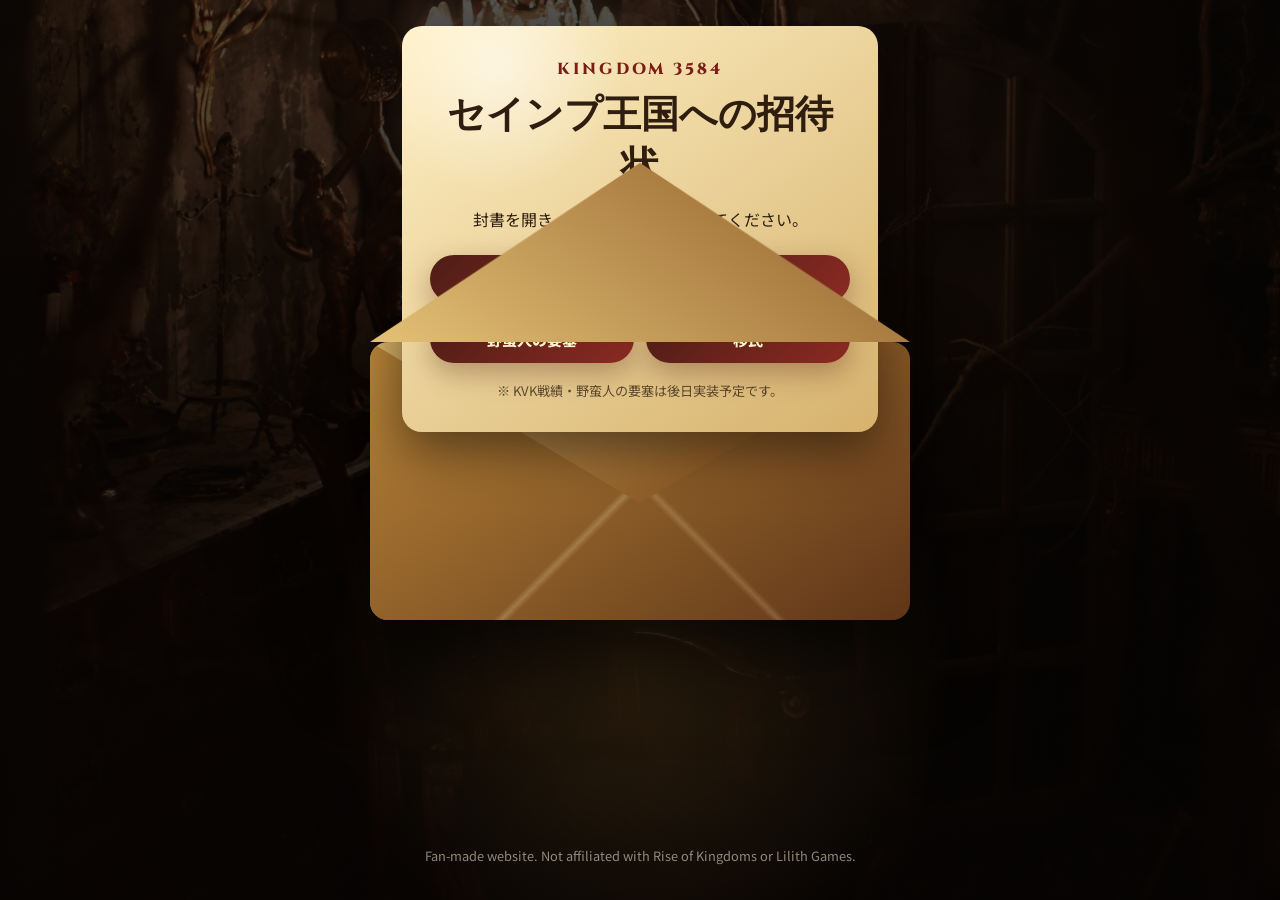
==== commit eafa6ac9: "Update index.html" ====
--- a/index.html
+++ b/index.html
@@ -44,7 +44,7 @@
             </p>
 
             <div class="paper-menu">
-              <button type="button" data-action="enter" data-url="kingdom.html">王国情報</button>
+              <button type="button" data-action="enter" data-url="https://nou3584.github.io/kd3584/kingdom.html">王国情報</button>
               <button type="button" data-action="later">KVK戦績</button>
               <button type="button" data-action="later">野蛮人の要塞</button>
               <a href="https://discord.gg/QA2q6GEq8" target="_blank" rel="noopener noreferrer">移民</a>
--- a/assets/css/style.css
+++ b/assets/css/style.css
@@ -39,7 +39,52 @@
   text-decoration: none;
 }
 
-/* entrance gate */
+/* loader */
+.loader {
+  position: fixed;
+  inset: 0;
+  z-index: 999;
+  display: grid;
+  place-items: center;
+  align-content: center;
+  gap: 18px;
+  background: #050302;
+  transition: opacity .7s ease, visibility .7s ease;
+}
+
+.loader.hide {
+  opacity: 0;
+  visibility: hidden;
+  pointer-events: none;
+}
+
+.flame {
+  width: 24px;
+  height: 38px;
+  border-radius: 50% 50% 42% 42%;
+  background: radial-gradient(circle at 50% 72%, #fff6c9 0 13%, #f6bf55 34%, #b74f1d 66%, transparent 72%);
+  filter: drop-shadow(0 0 18px rgba(246, 191, 85, .85));
+  animation: flame 1.5s ease-in-out infinite;
+}
+
+.loader p {
+  margin: 0;
+  color: var(--muted);
+  letter-spacing: .14em;
+  font-size: .78rem;
+  text-transform: uppercase;
+}
+
+@keyframes flame {
+  0%, 100% { transform: scaleY(1) rotate(-1deg); opacity: .86; }
+  50% { transform: scaleY(1.13) rotate(2deg); opacity: 1; }
+}
+
+/* entrance */
+.entrance-main {
+  min-height: 100svh;
+}
+
 .letter-gate {
   position: fixed;
   inset: 0;
@@ -47,6 +92,7 @@
   display: grid;
   place-items: center;
   background: #050302;
+  overflow: hidden;
   transition: opacity .9s ease, visibility .9s ease;
 }
 
@@ -69,9 +115,30 @@
   position: absolute;
   inset: 0;
   background:
-    radial-gradient(circle at 50% 48%, rgba(244, 210, 126, .22), transparent 28%),
+    radial-gradient(circle at 50% 18%, rgba(255, 236, 176, .34), transparent 13%),
+    radial-gradient(circle at 50% 44%, rgba(244, 210, 126, .22), transparent 30%),
     radial-gradient(circle at 50% 74%, rgba(255, 180, 78, .14), transparent 34%);
   animation: gateLight 4.8s ease-in-out infinite;
+}
+
+.light-burst {
+  position: absolute;
+  left: 50%;
+  top: 18%;
+  width: 26vw;
+  height: 26vw;
+  min-width: 240px;
+  min-height: 240px;
+  border-radius: 50%;
+  transform: translate(-50%, -50%) scale(.15);
+  background: radial-gradient(circle, rgba(255, 250, 214, .95) 0 12%, rgba(245, 209, 119, .55) 28%, transparent 68%);
+  opacity: 0;
+  pointer-events: none;
+  filter: blur(2px);
+}
+
+.letter-gate.to-light .light-burst {
+  animation: lightBurst 1.05s ease forwards;
 }
 
 @keyframes gateZoom {
@@ -83,6 +150,21 @@
   0%, 100% { opacity: .52; }
   45% { opacity: .9; }
   70% { opacity: .42; }
+}
+
+@keyframes lightBurst {
+  0% {
+    opacity: 0;
+    transform: translate(-50%, -50%) scale(.15);
+  }
+  45% {
+    opacity: .95;
+    transform: translate(-50%, -50%) scale(1);
+  }
+  100% {
+    opacity: 1;
+    transform: translate(-50%, -50%) scale(4.8);
+  }
 }
 
 .envelope-scene {
@@ -179,12 +261,13 @@
   }
 }
 
+/* Important: the paper is completely hidden before the envelope opens */
 .env-paper {
   position: absolute;
   left: 6%;
   right: 6%;
-  bottom: 34px;
-  z-index: 3;
+  bottom: 30px;
+  z-index: 2;
   min-height: 330px;
   padding: 32px 28px;
   border-radius: 20px;
@@ -194,16 +277,84 @@
     radial-gradient(circle at 20% 10%, rgba(255,255,255,.55), transparent 24%),
     linear-gradient(145deg, #fff1c6, #d6b26d);
   box-shadow: 0 18px 50px rgba(0, 0, 0, .48);
-  transform: translateY(118px) scale(.86);
-  opacity: .22;
-  animation: paperRise 1.35s ease 1.55s forwards;
+  transform: translateY(180px) scale(.82);
+  opacity: 0;
+  pointer-events: none;
+  animation: paperRise 1.35s ease 1.65s forwards;
 }
 
 @keyframes paperRise {
-  to {
+  0% {
+    transform: translateY(180px) scale(.82);
+    opacity: 0;
+    z-index: 2;
+  }
+  50% {
+    opacity: 0;
+  }
+  100% {
     transform: translateY(-158px) scale(1);
     opacity: 1;
     z-index: 8;
+    pointer-events: auto;
+  }
+}
+
+/* transition: hold the opened letter up to the light */
+.letter-gate.to-light .env-paper {
+  pointer-events: none;
+  animation: paperToLight 1.05s cubic-bezier(.2, .75, .2, 1) forwards;
+}
+
+.letter-gate.to-light .env-front,
+.letter-gate.to-light .env-back,
+.letter-gate.to-light .env-flap {
+  animation: envelopeFadeOut .65s ease forwards;
+}
+
+.letter-gate.to-light .wax-seal {
+  opacity: 0;
+}
+
+.letter-gate.to-light .paper-menu,
+.letter-gate.to-light .paper-note {
+  animation: contentFade .35s ease forwards;
+}
+
+@keyframes paperToLight {
+  0% {
+    transform: translateY(-158px) scale(1) rotate(0deg);
+    opacity: 1;
+    filter: brightness(1);
+  }
+  45% {
+    transform: translateY(-235px) scale(.82) rotate(-4deg);
+    opacity: 1;
+    filter: brightness(1.3);
+  }
+  78% {
+    transform: translateY(-310px) scale(.45) rotate(-8deg);
+    opacity: .96;
+    filter: brightness(2.2);
+  }
+  100% {
+    transform: translateY(-390px) scale(.18) rotate(-12deg);
+    opacity: 0;
+    filter: brightness(4.5) blur(3px);
+  }
+}
+
+@keyframes envelopeFadeOut {
+  to {
+    opacity: 0;
+    transform: translateY(40px) scale(.92);
+  }
+}
+
+@keyframes contentFade {
+  to {
+    opacity: 0;
+    transform: translateY(8px);
   }
 }
 
@@ -259,45 +410,38 @@
   color: rgba(47, 29, 16, .75);
 }
 
-/* loader */
-.loader {
+.entrance-footer {
+  position: absolute;
+  bottom: 22px;
+  left: 20px;
+  right: 20px;
+  z-index: 4;
+  text-align: center;
+  color: rgba(244, 234, 216, .56);
+  font-size: .8rem;
+}
+
+.toast {
   position: fixed;
-  inset: 0;
-  z-index: 999;
-  display: grid;
-  place-items: center;
-  align-content: center;
-  gap: 18px;
-  background: #050302;
-  transition: opacity .7s ease, visibility .7s ease;
-}
-
-.loader.hide {
+  left: 50%;
+  bottom: 28px;
+  z-index: 3000;
+  transform: translate(-50%, 24px);
+  padding: 14px 20px;
+  border: 1px solid var(--line);
+  border-radius: 999px;
+  background: rgba(10, 6, 4, .9);
+  color: var(--gold-light);
+  box-shadow: var(--shadow);
   opacity: 0;
   visibility: hidden;
-  pointer-events: none;
-}
-
-.flame {
-  width: 24px;
-  height: 38px;
-  border-radius: 50% 50% 42% 42%;
-  background: radial-gradient(circle at 50% 72%, #fff6c9 0 13%, #f6bf55 34%, #b74f1d 66%, transparent 72%);
-  filter: drop-shadow(0 0 18px rgba(246, 191, 85, .85));
-  animation: flame 1.5s ease-in-out infinite;
-}
-
-.loader p {
-  margin: 0;
-  color: var(--muted);
-  letter-spacing: .14em;
-  font-size: .78rem;
-  text-transform: uppercase;
-}
-
-@keyframes flame {
-  0%, 100% { transform: scaleY(1) rotate(-1deg); opacity: .86; }
-  50% { transform: scaleY(1.13) rotate(2deg); opacity: 1; }
+  transition: .35s ease;
+}
+
+.toast.show {
+  opacity: 1;
+  visibility: visible;
+  transform: translate(-50%, 0);
 }
 
 /* main site */
@@ -772,29 +916,6 @@
   transform: translateY(0);
 }
 
-.toast {
-  position: fixed;
-  left: 50%;
-  bottom: 28px;
-  z-index: 3000;
-  transform: translate(-50%, 24px);
-  padding: 14px 20px;
-  border: 1px solid var(--line);
-  border-radius: 999px;
-  background: rgba(10, 6, 4, .9);
-  color: var(--gold-light);
-  box-shadow: var(--shadow);
-  opacity: 0;
-  visibility: hidden;
-  transition: .35s ease;
-}
-
-.toast.show {
-  opacity: 1;
-  visibility: visible;
-  transform: translate(-50%, 0);
-}
-
 @media (prefers-reduced-motion: reduce) {
   *,
   *::before,
@@ -802,6 +923,12 @@
     animation: none !important;
     transition: none !important;
     scroll-behavior: auto !important;
+  }
+
+  .env-paper {
+    opacity: 1;
+    transform: translateY(-158px) scale(1);
+    pointer-events: auto;
   }
 }
 
@@ -870,12 +997,17 @@
   }
 
   .envelope-scene {
-    height: 560px;
+    height: 570px;
+  }
+
+  .envelope {
+    height: 330px;
   }
 
   .env-paper {
     left: 4%;
     right: 4%;
+    min-height: 350px;
     padding: 28px 18px;
   }
 
@@ -883,6 +1015,10 @@
     grid-template-columns: 1fr;
   }
 
+  .entrance-footer {
+    font-size: .72rem;
+  }
+
   .hero {
     padding-inline: 16px;
   }
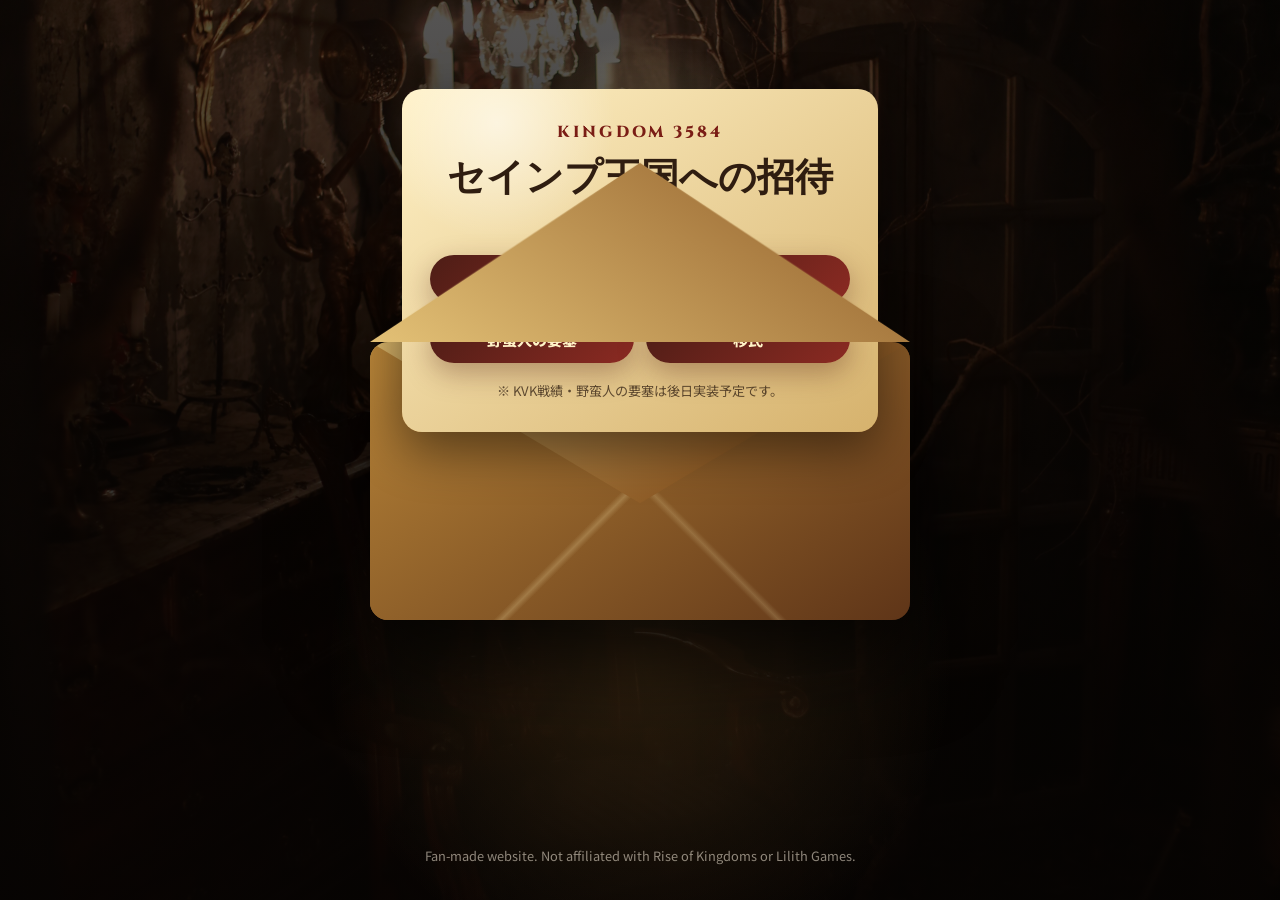
==== commit e7cfda1f: "Update index.html" ====
--- a/index.html
+++ b/index.html
@@ -39,9 +39,6 @@
           <div class="env-paper">
             <p class="paper-label">KINGDOM 3584</p>
             <h1>セインプ王国への招待状</h1>
-            <p class="paper-text">
-              封書を開き、目的の項目を選択してください。
-            </p>
 
             <div class="paper-menu">
               <button type="button" data-action="enter" data-url="https://nou3584.github.io/kd3584/kingdom.html">王国情報</button>
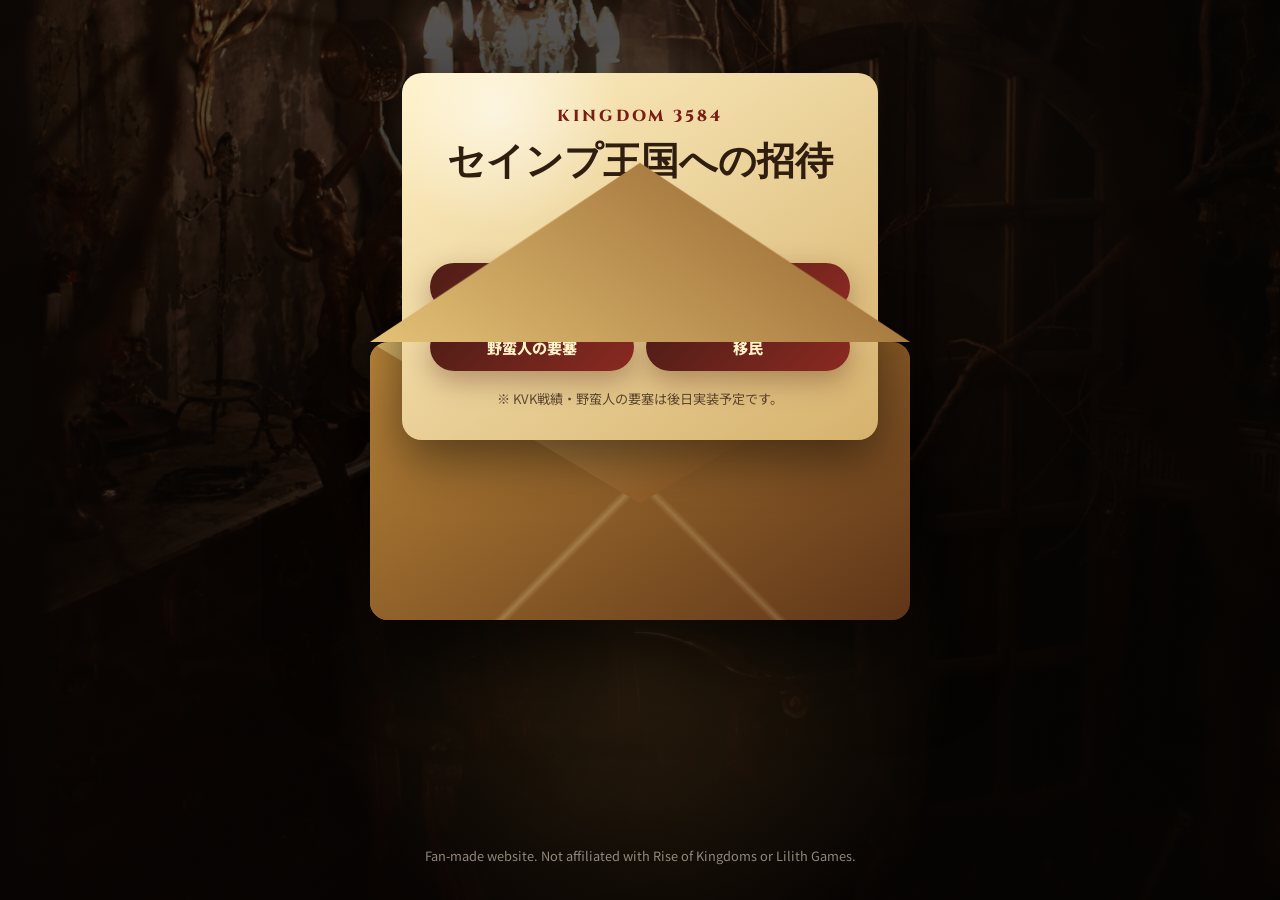
==== commit c6daf36d: "Update index.html" ====
--- a/assets/css/style.css
+++ b/assets/css/style.css
@@ -76,8 +76,15 @@
 }
 
 @keyframes flame {
-  0%, 100% { transform: scaleY(1) rotate(-1deg); opacity: .86; }
-  50% { transform: scaleY(1.13) rotate(2deg); opacity: 1; }
+  0%, 100% {
+    transform: scaleY(1) rotate(-1deg);
+    opacity: .86;
+  }
+
+  50% {
+    transform: scaleY(1.13) rotate(2deg);
+    opacity: 1;
+  }
 }
 
 /* entrance */
@@ -142,14 +149,27 @@
 }
 
 @keyframes gateZoom {
-  from { transform: scale(1); }
-  to { transform: scale(1.05); }
+  from {
+    transform: scale(1);
+  }
+
+  to {
+    transform: scale(1.05);
+  }
 }
 
 @keyframes gateLight {
-  0%, 100% { opacity: .52; }
-  45% { opacity: .9; }
-  70% { opacity: .42; }
+  0%, 100% {
+    opacity: .52;
+  }
+
+  45% {
+    opacity: .9;
+  }
+
+  70% {
+    opacity: .42;
+  }
 }
 
 @keyframes lightBurst {
@@ -157,10 +177,12 @@
     opacity: 0;
     transform: translate(-50%, -50%) scale(.15);
   }
+
   45% {
     opacity: .95;
     transform: translate(-50%, -50%) scale(1);
   }
+
   100% {
     opacity: 1;
     transform: translate(-50%, -50%) scale(4.8);
@@ -189,6 +211,7 @@
     opacity: 0;
     transform: translateY(48px) rotateX(14deg) scale(.92);
   }
+
   to {
     opacity: 1;
     transform: translateY(0) rotateX(0) scale(1);
@@ -261,14 +284,13 @@
   }
 }
 
-/* Important: the paper is completely hidden before the envelope opens */
 .env-paper {
   position: absolute;
   left: 6%;
   right: 6%;
   bottom: 30px;
   z-index: 2;
-  min-height: 330px;
+  min-height: 300px;
   padding: 32px 28px;
   border-radius: 20px;
   text-align: center;
@@ -289,18 +311,19 @@
     opacity: 0;
     z-index: 2;
   }
+
   50% {
     opacity: 0;
   }
+
   100% {
-    transform: translateY(-158px) scale(1);
+    transform: translateY(-150px) scale(1);
     opacity: 1;
     z-index: 8;
     pointer-events: auto;
   }
 }
 
-/* transition: hold the opened letter up to the light */
 .letter-gate.to-light .env-paper {
   pointer-events: none;
   animation: paperToLight 1.05s cubic-bezier(.2, .75, .2, 1) forwards;
@@ -323,20 +346,23 @@
 
 @keyframes paperToLight {
   0% {
-    transform: translateY(-158px) scale(1) rotate(0deg);
+    transform: translateY(-150px) scale(1) rotate(0deg);
     opacity: 1;
     filter: brightness(1);
   }
+
   45% {
     transform: translateY(-235px) scale(.82) rotate(-4deg);
     opacity: 1;
     filter: brightness(1.3);
   }
+
   78% {
     transform: translateY(-310px) scale(.45) rotate(-8deg);
     opacity: .96;
     filter: brightness(2.2);
   }
+
   100% {
     transform: translateY(-390px) scale(.18) rotate(-12deg);
     opacity: 0;
@@ -367,14 +393,9 @@
 }
 
 .env-paper h1 {
-  margin: 0;
+  margin: 0 0 24px;
   font-family: var(--font-title);
   font-size: clamp(1.55rem, 5vw, 2.35rem);
-}
-
-.paper-text {
-  margin: 14px 0 22px;
-  line-height: 1.7;
 }
 
 .paper-menu {
@@ -540,15 +561,31 @@
 }
 
 @keyframes slowZoom {
-  from { transform: scale(1); }
-  to { transform: scale(1.07); }
+  from {
+    transform: scale(1);
+  }
+
+  to {
+    transform: scale(1.07);
+  }
 }
 
 @keyframes candleFlicker {
-  0%, 100% { opacity: .74; }
-  30% { opacity: .9; }
-  48% { opacity: .68; }
-  73% { opacity: .83; }
+  0%, 100% {
+    opacity: .74;
+  }
+
+  30% {
+    opacity: .9;
+  }
+
+  48% {
+    opacity: .68;
+  }
+
+  73% {
+    opacity: .83;
+  }
 }
 
 .lights span {
@@ -565,8 +602,15 @@
 }
 
 @keyframes floatLight {
-  0%, 100% { transform: translate3d(0,0,0); opacity: .22; }
-  50% { transform: translate3d(12px,-24px,0); opacity: .82; }
+  0%, 100% {
+    transform: translate3d(0,0,0);
+    opacity: .22;
+  }
+
+  50% {
+    transform: translate3d(12px,-24px,0);
+    opacity: .82;
+  }
 }
 
 .hero-content {
@@ -927,7 +971,7 @@
 
   .env-paper {
     opacity: 1;
-    transform: translateY(-158px) scale(1);
+    transform: translateY(-150px) scale(1);
     pointer-events: auto;
   }
 }
@@ -987,6 +1031,97 @@
   }
 }
 
+/* smartphone entrance position */
+@media (max-width: 760px) {
+  .letter-gate {
+    place-items: end center;
+  }
+
+  .envelope-scene {
+    align-items: end;
+    height: 650px;
+    padding-bottom: 24px;
+    transform: translateY(54px);
+  }
+
+  .envelope {
+    height: 330px;
+    transform-origin: center bottom;
+  }
+
+  .env-paper {
+    left: 4%;
+    right: 4%;
+    min-height: 315px;
+    padding: 28px 18px;
+  }
+
+  .env-paper h1 {
+    margin-bottom: 20px;
+  }
+
+  .paper-menu {
+    grid-template-columns: 1fr;
+    gap: 10px;
+  }
+
+  .paper-menu button,
+  .paper-menu a {
+    padding: 12px 14px;
+    font-size: .9rem;
+  }
+
+  .entrance-footer {
+    bottom: 12px;
+    font-size: .72rem;
+  }
+
+  @keyframes paperRise {
+    0% {
+      transform: translateY(180px) scale(.82);
+      opacity: 0;
+      z-index: 2;
+    }
+
+    50% {
+      opacity: 0;
+    }
+
+    100% {
+      transform: translateY(-128px) scale(1);
+      opacity: 1;
+      z-index: 8;
+      pointer-events: auto;
+    }
+  }
+
+  @keyframes paperToLight {
+    0% {
+      transform: translateY(-128px) scale(1) rotate(0deg);
+      opacity: 1;
+      filter: brightness(1);
+    }
+
+    45% {
+      transform: translateY(-210px) scale(.82) rotate(-4deg);
+      opacity: 1;
+      filter: brightness(1.3);
+    }
+
+    78% {
+      transform: translateY(-290px) scale(.45) rotate(-8deg);
+      opacity: .96;
+      filter: brightness(2.2);
+    }
+
+    100% {
+      transform: translateY(-360px) scale(.18) rotate(-12deg);
+      opacity: 0;
+      filter: brightness(4.5) blur(3px);
+    }
+  }
+}
+
 @media (max-width: 560px) {
   .header {
     padding: 14px 16px;
@@ -996,29 +1131,6 @@
     font-size: .9rem;
   }
 
-  .envelope-scene {
-    height: 570px;
-  }
-
-  .envelope {
-    height: 330px;
-  }
-
-  .env-paper {
-    left: 4%;
-    right: 4%;
-    min-height: 350px;
-    padding: 28px 18px;
-  }
-
-  .paper-menu {
-    grid-template-columns: 1fr;
-  }
-
-  .entrance-footer {
-    font-size: .72rem;
-  }
-
   .hero {
     padding-inline: 16px;
   }
@@ -1043,3 +1155,14 @@
     grid-template-columns: 1fr;
   }
 }
+
+@media (max-width: 420px) {
+  .envelope-scene {
+    height: 675px;
+    transform: translateY(64px);
+  }
+
+  .env-paper h1 {
+    font-size: 1.38rem;
+  }
+}
